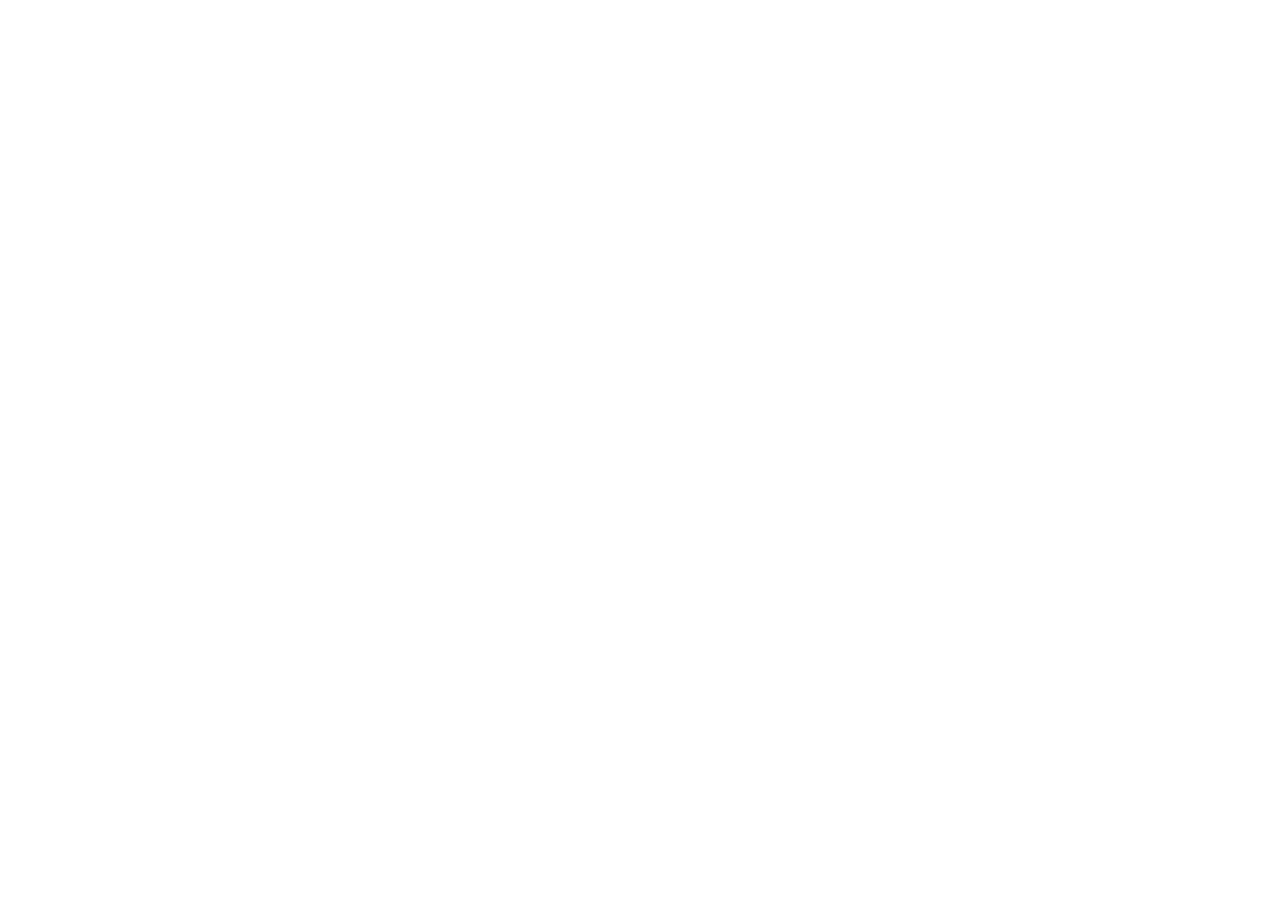
==== index.html @ befe3794 "hamim ar joto tuku ache tar just suru.." ====
<!DOCTYPE html>
<html lang="en">
<head>
    <meta charset="UTF-8">
    <meta name="viewport" content="width=device-width, initial-scale=1.0">
    <title>Asen-Bia-Khai-Catering</title>
</head>
<body>
    <div id="plater">

    </div>

    <div id="gallary">
        
    </div>
</body>
</html>
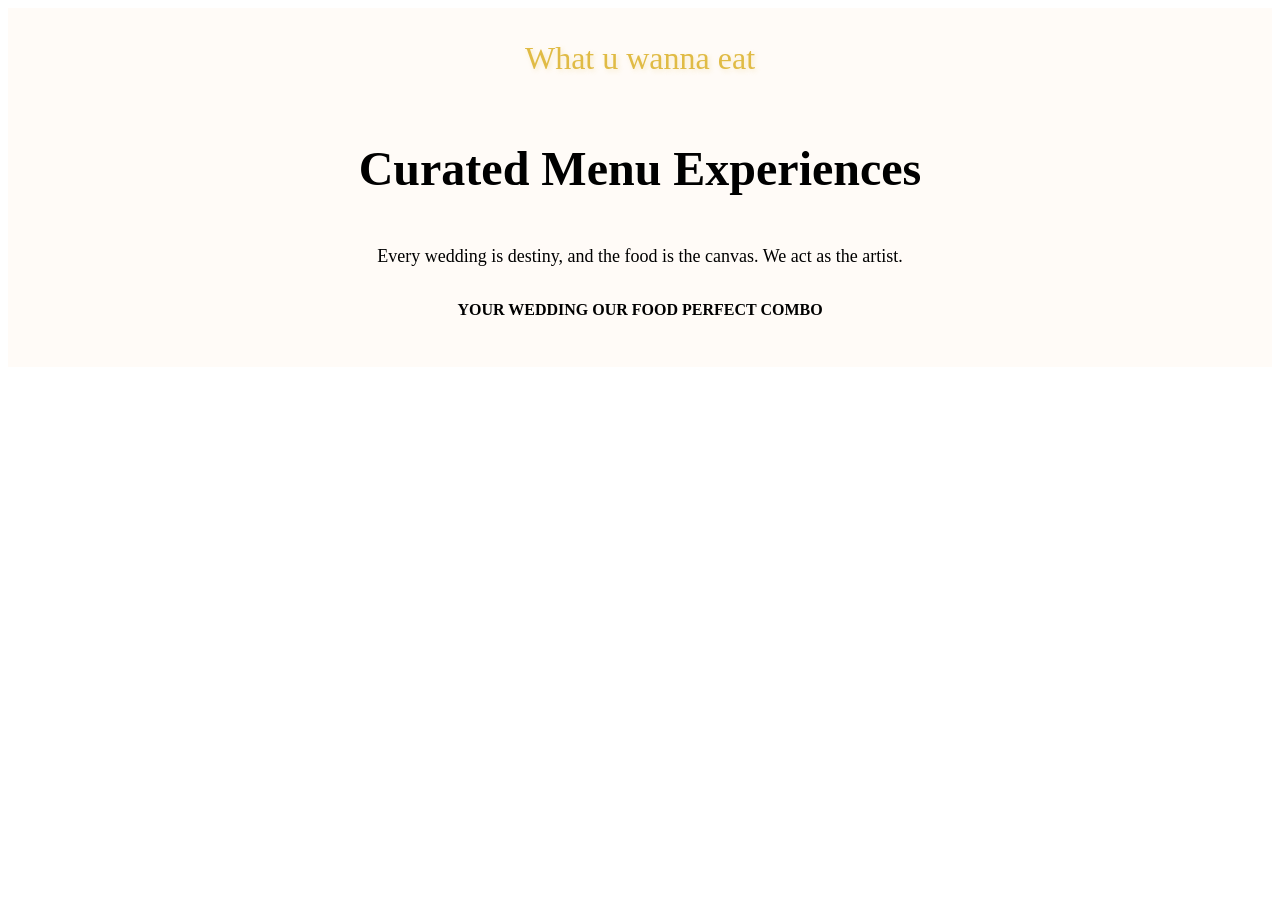
==== commit c5b7680c: "menu ar heading add koreche...." ====
--- a/index.html
+++ b/index.html
@@ -3,11 +3,29 @@
 <head>
     <meta charset="UTF-8">
     <meta name="viewport" content="width=device-width, initial-scale=1.0">
+    <link rel="stylesheet" href="style.css">
     <title>Asen-Bia-Khai-Catering</title>
 </head>
 <body>
-    <div id="plater">
+    <div id="Menu">
+       <div class="head-menu">
+         <p class="orth">
+            What u wanna eat
+        </p>
 
+        <h1 class="main-dig" style="font-size: 3rem;">
+            Curated Menu Experiences
+        </h1>
+
+        <p class="diss" style="font-size: 18px;">
+            Every wedding is  destiny, and the food is the canvas. We act as the artist.
+            <p class="moto" style="font-weight: 900;">YOUR WEDDING OUR FOOD PERFECT COMBO</p>
+        </p>
+       </div>
+
+       <div class="dishes">
+        
+       </div>
     </div>
 
     <div id="gallary">
--- a/style.css
+++ b/style.css
@@ -0,0 +1,20 @@
+#Menu{
+    display: flex;
+    justify-content: center;
+    align-items: center;
+
+    background-color: #FFFBF7;
+}
+
+.head-menu{
+  display: flex;
+  flex-direction: column;
+  align-items: center;
+}
+
+.orth {
+ color: #e0bb45;
+ font-size: 2rem;
+
+text-shadow: 2px 2px 5px #e0bc453f ;
+}
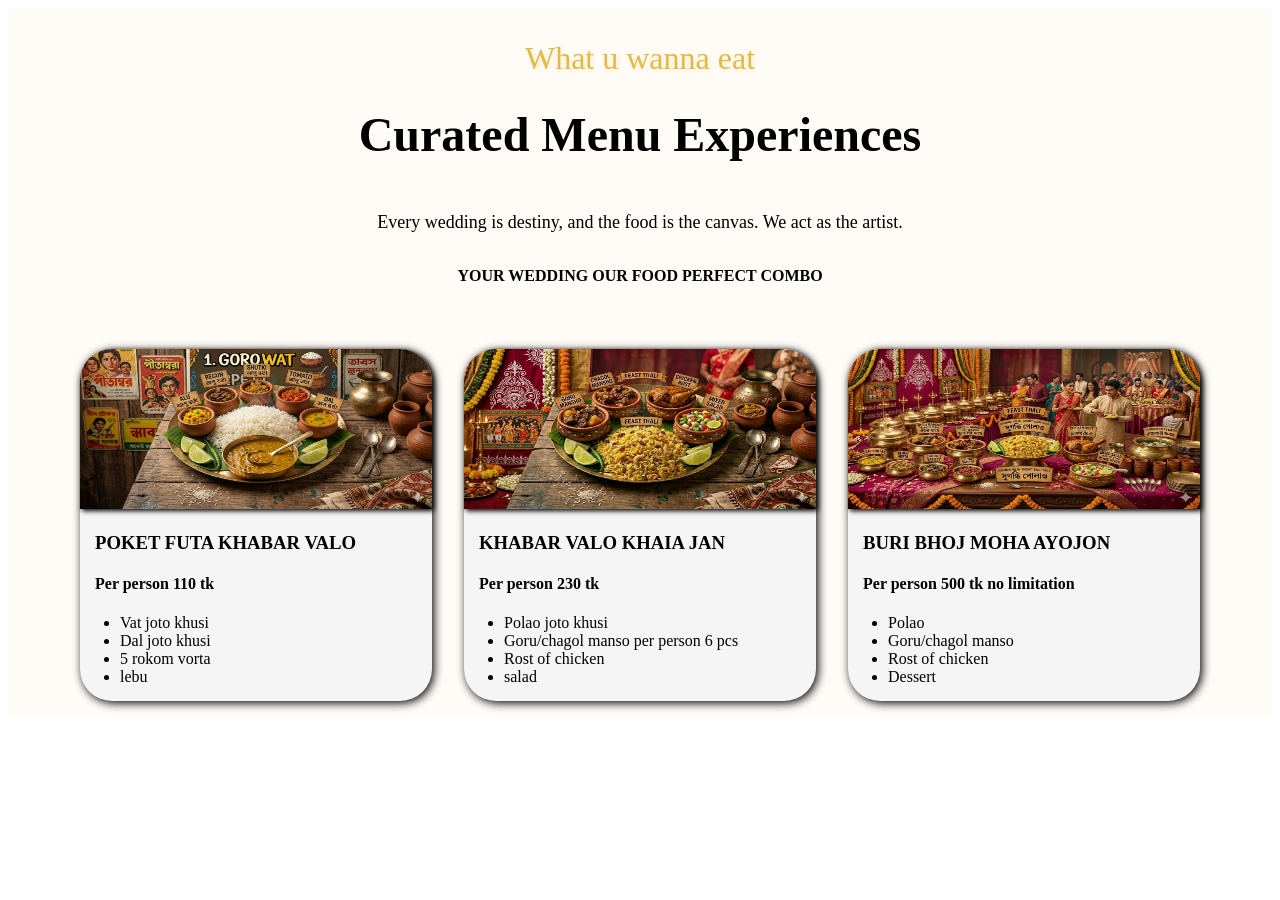
==== commit a27e6866: "tempery menu is done........." ====
--- a/index.html
+++ b/index.html
@@ -13,7 +13,7 @@
             What u wanna eat
         </p>
 
-        <h1 class="main-dig" style="font-size: 3rem;">
+        <h1 class="main-dig" style="font-size: 3rem; margin-top: -2px;">
             Curated Menu Experiences
         </h1>
 
@@ -25,7 +25,43 @@
 
        <div class="dishes">
         
-       </div>
+        <div class="card">
+            <img src="src/Images/Gemini_Generated_Image_o06sbco06sbco06s.png" class="image" alt="dal-vat">
+            <h3 class="dishes-title" style="text-align: start;">POKET FUTA KHABAR VALO</h3>
+            <h4 class="dishes-title">Per person 110 tk</h4>
+            <ul class="list-menu" style="text-align: start;">
+                <li class="menu-st">Vat joto khusi</li>
+                <li class="menu-st">Dal joto khusi</li>
+                <li class="menu-st">5 rokom vorta</li>
+                <li class="menu-st">lebu</li>
+            </ul>
+        </div>
+
+        <div class="card">
+            <img src="src/Images/Gemini_Generated_Image_30qute30qute30qu.png" class="image" alt="dal-vat">
+            <h3 class="dishes-title" style="text-align: start;">KHABAR VALO KHAIA JAN</h3>
+            <h4 class="dishes-title">Per person 230 tk</h4>
+            <ul class="list-menu" style="text-align: start;">
+                <li class="menu-st">Polao joto khusi</li>
+                <li class="menu-st">Goru/chagol manso per person 6 pcs</li>
+                <li class="menu-st">Rost of chicken</li>
+                <li class="menu-st">salad</li>
+            </ul>
+        </div>
+
+        <div class="card">
+            <img src="src/Images/Gemini_Generated_Image_9gp4rc9gp4rc9gp4.png" class="image" alt="dal-vat">
+            <h3 class="dishes-title" style="text-align: start;">BURI BHOJ MOHA AYOJON</h3>
+            <h4 class="dishes-title">Per person 500 tk no limitation</h4>
+            <ul class="list-menu" style="text-align: start;">
+                <li class="menu-st">Polao</li>
+                <li class="menu-st">Goru/chagol manso</li>
+                <li class="menu-st">Rost of chicken</li>
+                <li class="menu-st">Dessert</li>
+            </ul>
+        </div>
+       
+        </div>
     </div>
 
     <div id="gallary">
--- a/style.css
+++ b/style.css
@@ -1,6 +1,6 @@
 #Menu{
     display: flex;
-    justify-content: center;
+    flex-direction: column;
     align-items: center;
 
     background-color: #FFFBF7;
@@ -17,4 +17,49 @@
  font-size: 2rem;
 
 text-shadow: 2px 2px 5px #e0bc453f ;
-}+}
+
+.card{
+  width: 22rem;
+  height: 22rem;
+  border-radius: 2rem;
+  background-color: whitesmoke;
+  box-shadow: 2px 2px 10px ;
+  cursor: pointer;
+}
+
+.dishes:has(.card:hover) .card:not(:hover) {
+  filter: blur(6px);
+  transform: scale(0.92);
+  transition: all 0.5s cubic-bezier(0.25, 0.46, 0.45, 0.94);
+}
+
+.card:hover {
+  transform: scale(1.08);
+  filter: blur(0);
+  box-shadow: 8px 8px 25px rgba(0, 0, 0, 0.15);
+  z-index: 10;
+  position: relative;
+  transition: all 0.5s cubic-bezier(0.2, 0.9, 0.4, 1.1);
+}
+
+.image{
+  width: 22rem;
+  height: 10rem;
+  border-radius: 2rem 2rem 0px 0px;
+
+  box-shadow:2px 2px 5px ;
+}
+
+.dishes-title{
+  padding: 0px 15px;
+}
+
+.dishes{
+  display: flex;
+  justify-content: center;
+  gap: 2rem;
+  flex-wrap: wrap;
+
+  padding: 1rem;
+}
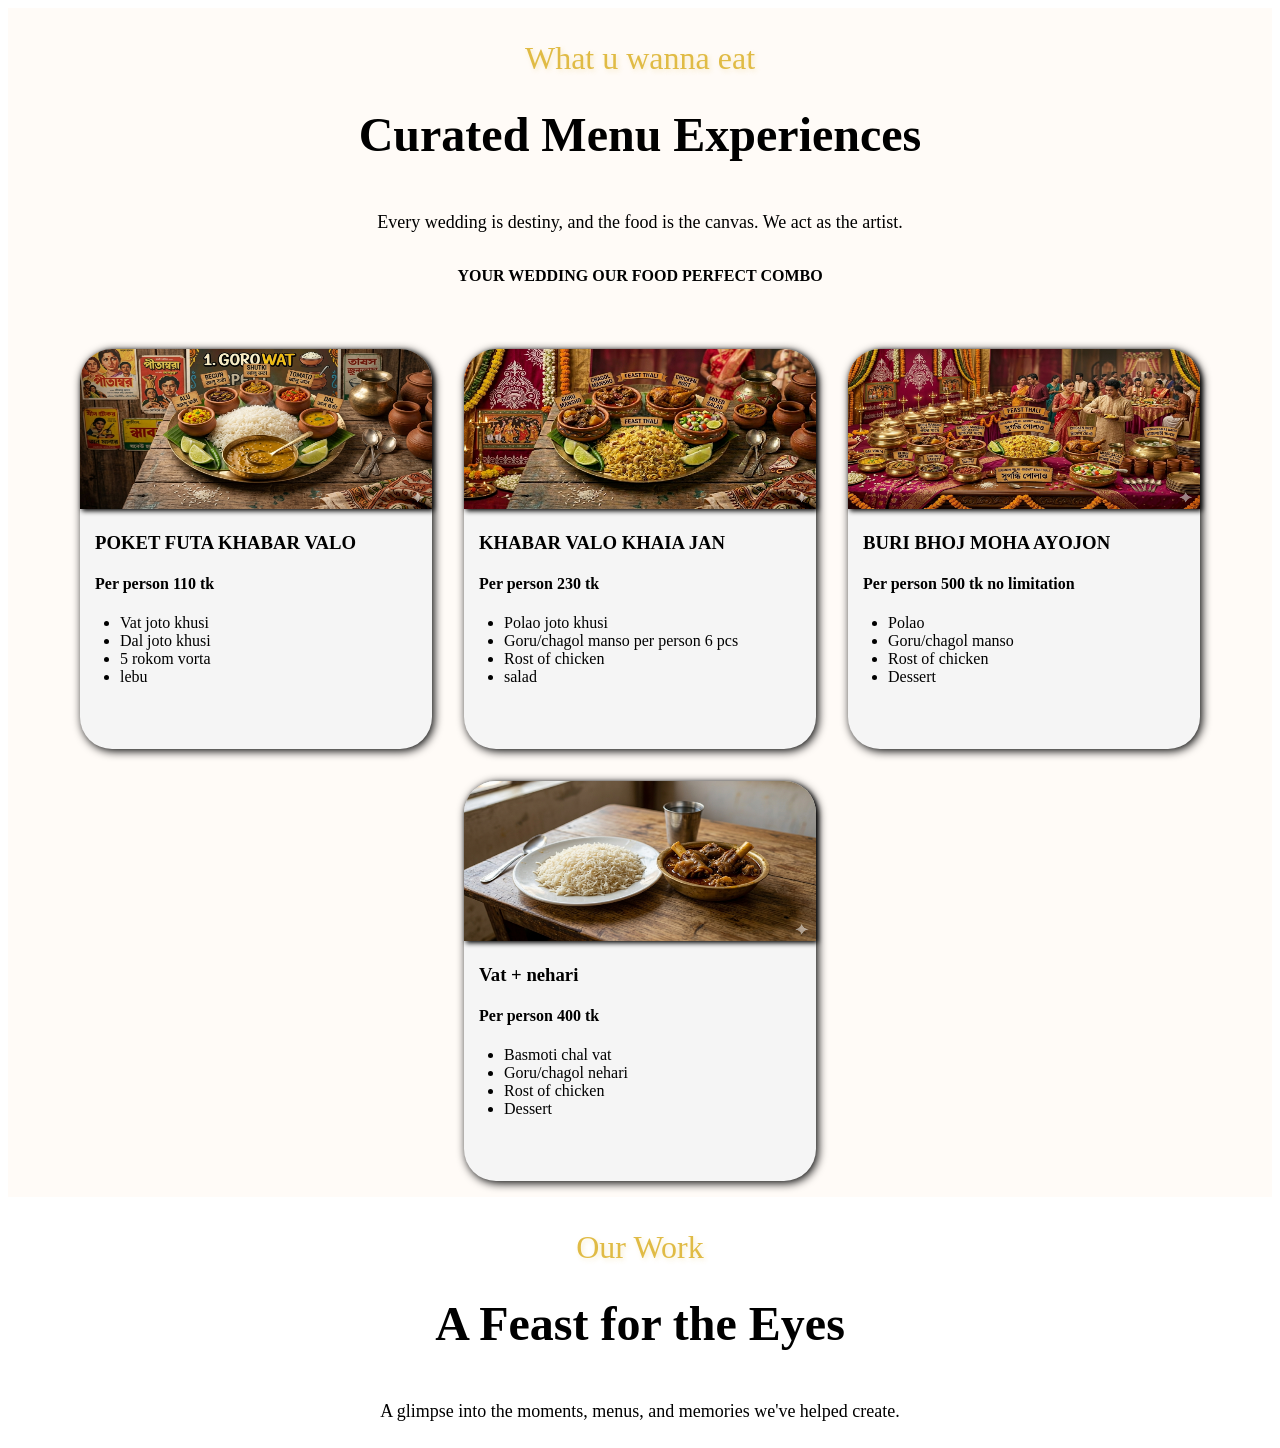
==== commit ea7ef2ee: "menu almost done.... and started gallary........." ====
--- a/index.html
+++ b/index.html
@@ -25,7 +25,7 @@
 
        <div class="dishes">
         
-        <div class="card">
+        <div class="card" onclick="click1()">
             <img src="src/Images/Gemini_Generated_Image_o06sbco06sbco06s.png" class="image" alt="dal-vat">
             <h3 class="dishes-title" style="text-align: start;">POKET FUTA KHABAR VALO</h3>
             <h4 class="dishes-title">Per person 110 tk</h4>
@@ -60,11 +60,40 @@
                 <li class="menu-st">Dessert</li>
             </ul>
         </div>
+
+        <div class="card">
+            <img src="src/Images/Gemini_Generated_Image_4jetcd4jetcd4jet.png" class="image" alt="dal-vat">
+            <h3 class="dishes-title" style="text-align: start;">Vat + nehari</h3>
+            <h4 class="dishes-title">Per person 400 tk</h4>
+            <ul class="list-menu" style="text-align: start;">
+                <li class="menu-st">Basmoti chal vat</li>
+                <li class="menu-st">Goru/chagol nehari</li>
+                <li class="menu-st">Rost of chicken</li>
+                <li class="menu-st">Dessert</li>
+            </ul>
+        </div>
        
         </div>
     </div>
 
     <div id="gallary">
+         <div class="head-menu">
+         <p class="orth">
+           Our Work
+        </p>
+
+        <h1 class="main-dig" style="font-size: 3rem; margin-top: -2px;">
+            A Feast for the Eyes
+        </h1>
+
+        <p class="diss" style="font-size: 18px;">
+            A glimpse into the moments, menus, and memories we've helped create.
+        </p>
+       </div>
+
+       <div class="imgss">
+        
+       </div>
         
     </div>
 </body>
--- a/style.css
+++ b/style.css
@@ -21,7 +21,7 @@
 
 .card{
   width: 22rem;
-  height: 22rem;
+  height: 25rem;
   border-radius: 2rem;
   background-color: whitesmoke;
   box-shadow: 2px 2px 10px ;
@@ -29,7 +29,7 @@
 }
 
 .dishes:has(.card:hover) .card:not(:hover) {
-  filter: blur(6px);
+  filter: blur(1px);
   transform: scale(0.92);
   transition: all 0.5s cubic-bezier(0.25, 0.46, 0.45, 0.94);
 }
@@ -63,3 +63,7 @@
 
   padding: 1rem;
 }
+
+.people{
+  width: 6.7rem;
+}
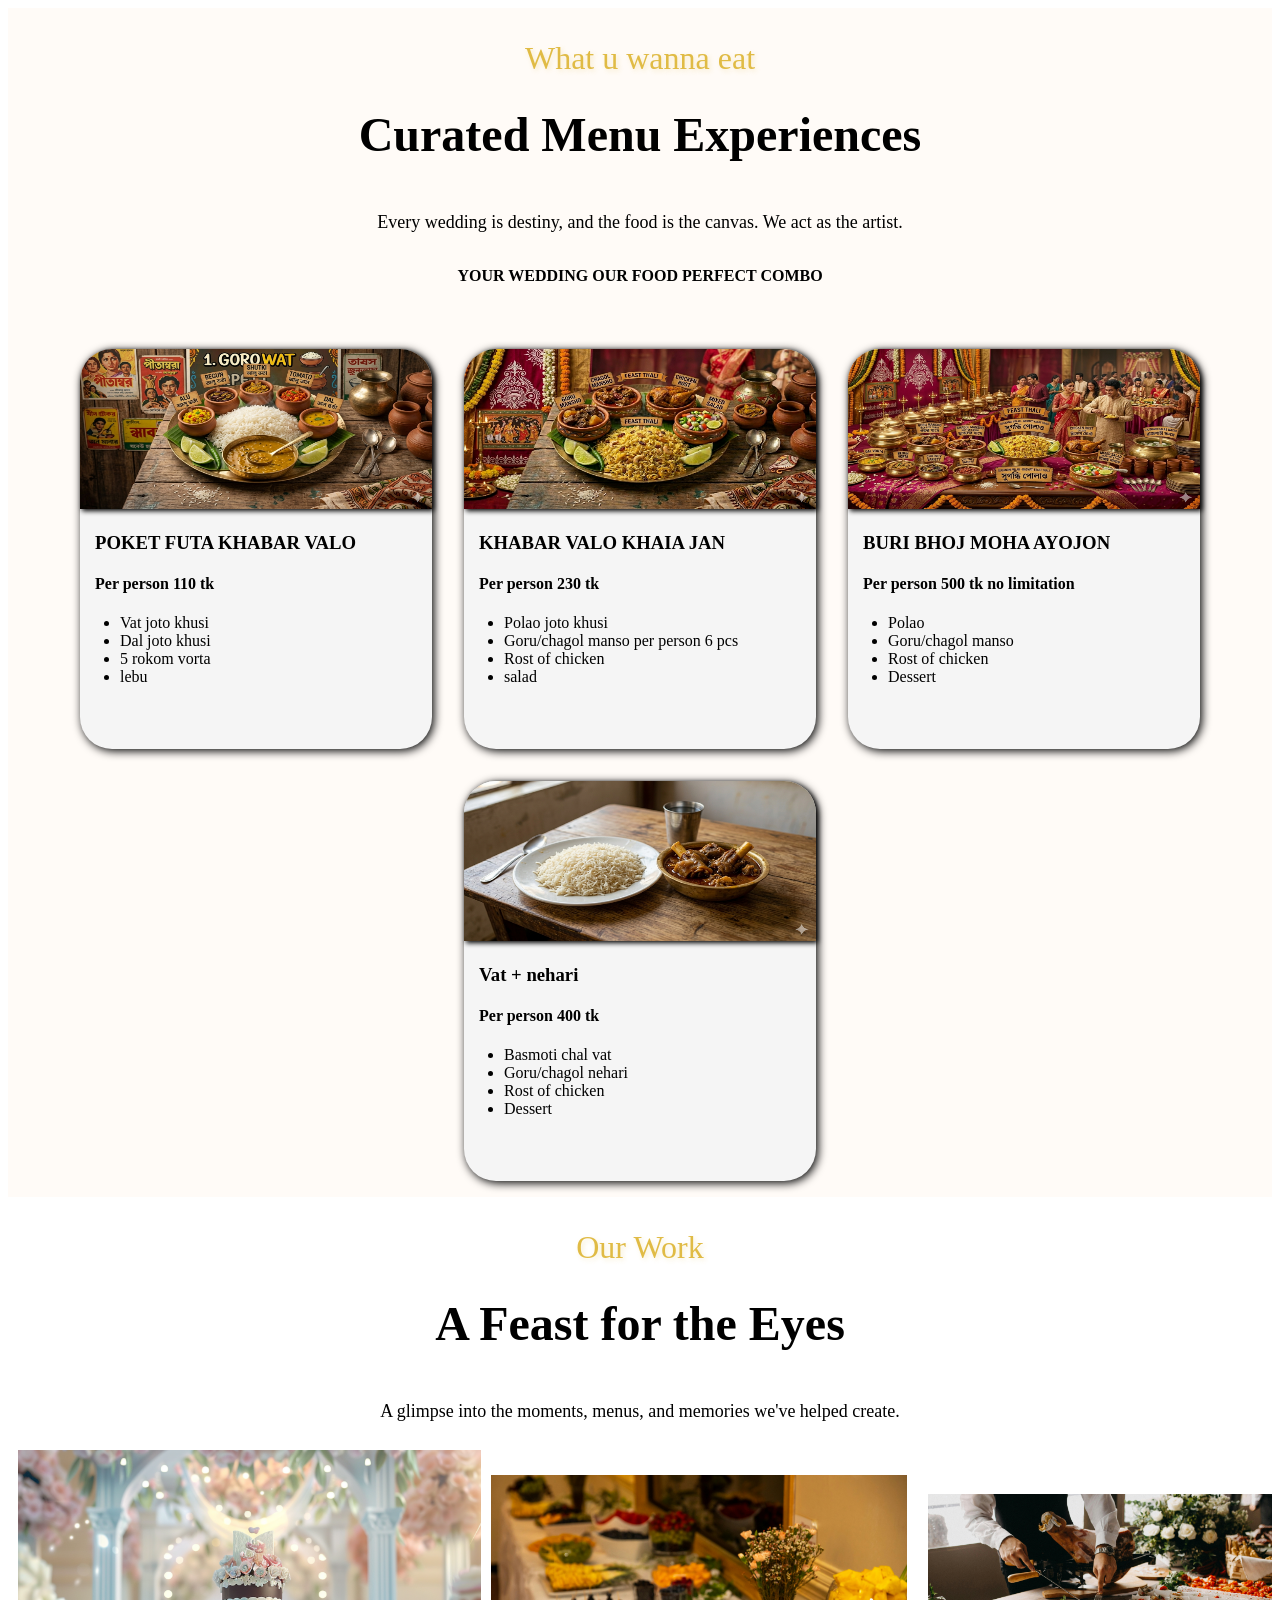
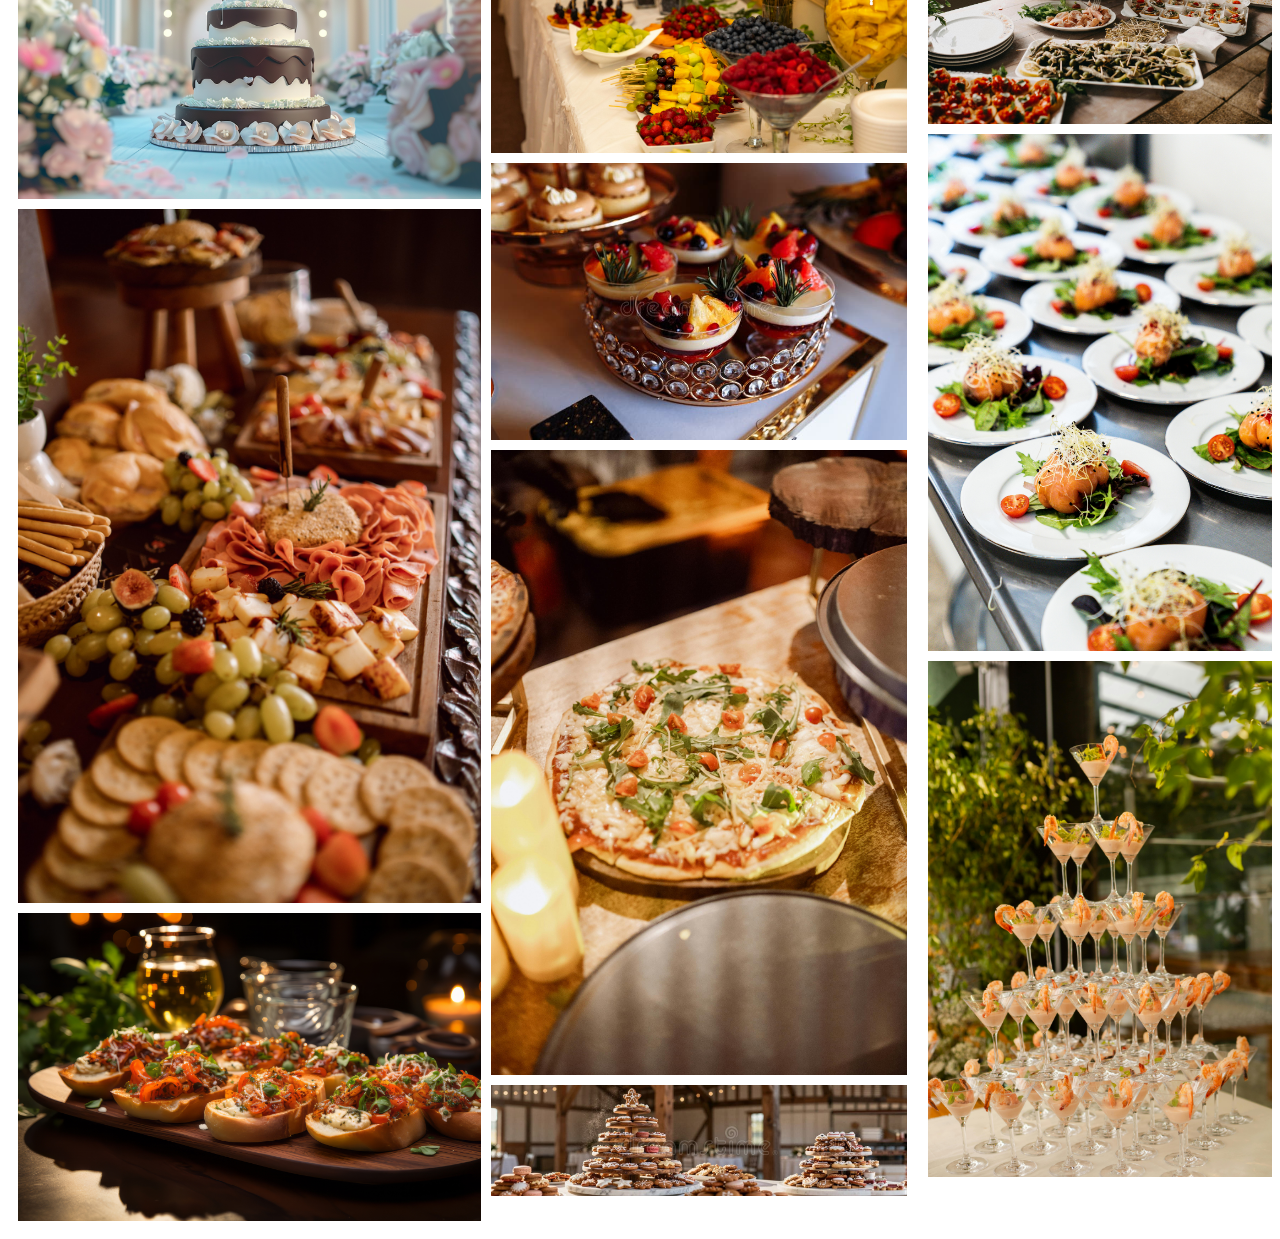
==== commit bbb9480d: "gallary done temperary with 12-14 images" ====
--- a/index.html
+++ b/index.html
@@ -92,7 +92,30 @@
        </div>
 
        <div class="imgss">
-        
+            <div class="collumn">
+                <img src="src/Images/gallary/3d-delicious-cartoon-chocolate-cake.jpg" alt="" class="image-class">
+                  <img src="src/Images/gallary/pexels-angel-ayala-321556-28976235.jpg" alt="" class="image-class">
+                <img src="src/Images/gallary/delicious-christmas-finger-food-arrangement.jpg" alt="" class="image-class">
+              
+            </div>
+            <div class="collumn">
+                <img src="src/Images/gallary/pexels-alex-kad-196942-11745615.jpg" alt="" class="image-class">
+                <img src="src/Images/gallary/luxury-wedding-catering-table-modern-desserts-cupcakes-sweets-fruits-delicious-candy-bar-expensive-reception-party-holiday-229927899.jpg" alt="" class="image-class">
+                <img src="src/Images/gallary/pexels-angel-ayala-321556-30562610.jpg" alt="" class="image-class">
+                <img src="src/Images/gallary/stacked-macaron-towers-powdered-sugar-rustic-wedding-dessert-table-farmhouse-reception-centerpiece-event-catering-444879663.jpg" alt="" class="image-class">
+
+            </div>
+
+            <div class="collumn">
+                <img src="src/Images/gallary/download (1).jpg" alt="" class="image-class">
+                <img src="src/Images/gallary/download (2).jpg" alt="" class="image-class">
+            </div>
+
+            <div class="collumn">
+                <img src="src/Images/gallary/pexels-fidel-2814828.jpg" alt="" class="image-class">
+                <img src="src/Images/gallary/pexels-fotograf-jylland-1557004-2995274.jpg" alt="" class="image-class">
+                <img src="src/Images/gallary/pexels-thisisjooh-34221549.jpg" alt="" class="image-class">
+            </div>
        </div>
         
     </div>
--- a/style.css
+++ b/style.css
@@ -66,4 +66,38 @@
 
 .people{
   width: 6.7rem;
+}
+
+.image-class{
+  width: 100%;
+  height: auto;
+  display: block;
+  padding: 5px;
+  transition: transform 0.6s cubic-bezier(0.25, 0.46, 0.45, 0.94);
+  overflow: hidden;
+}
+
+.imgss{
+  display: flex;
+  overflow: hidden;
+  align-items: center;
+}
+
+.collumn{
+  display: flex;
+  flex-direction: column;
+  padding: 5px;
+  overflow: hidden;
+}
+
+.image-class:hover{
+  transform: scale(1.2);
+}
+
+@media only screen and (max-width:770px){
+  .imgss{
+    display: flex;
+    flex-direction: column;
+    overflow: hidden;
+  }
 }
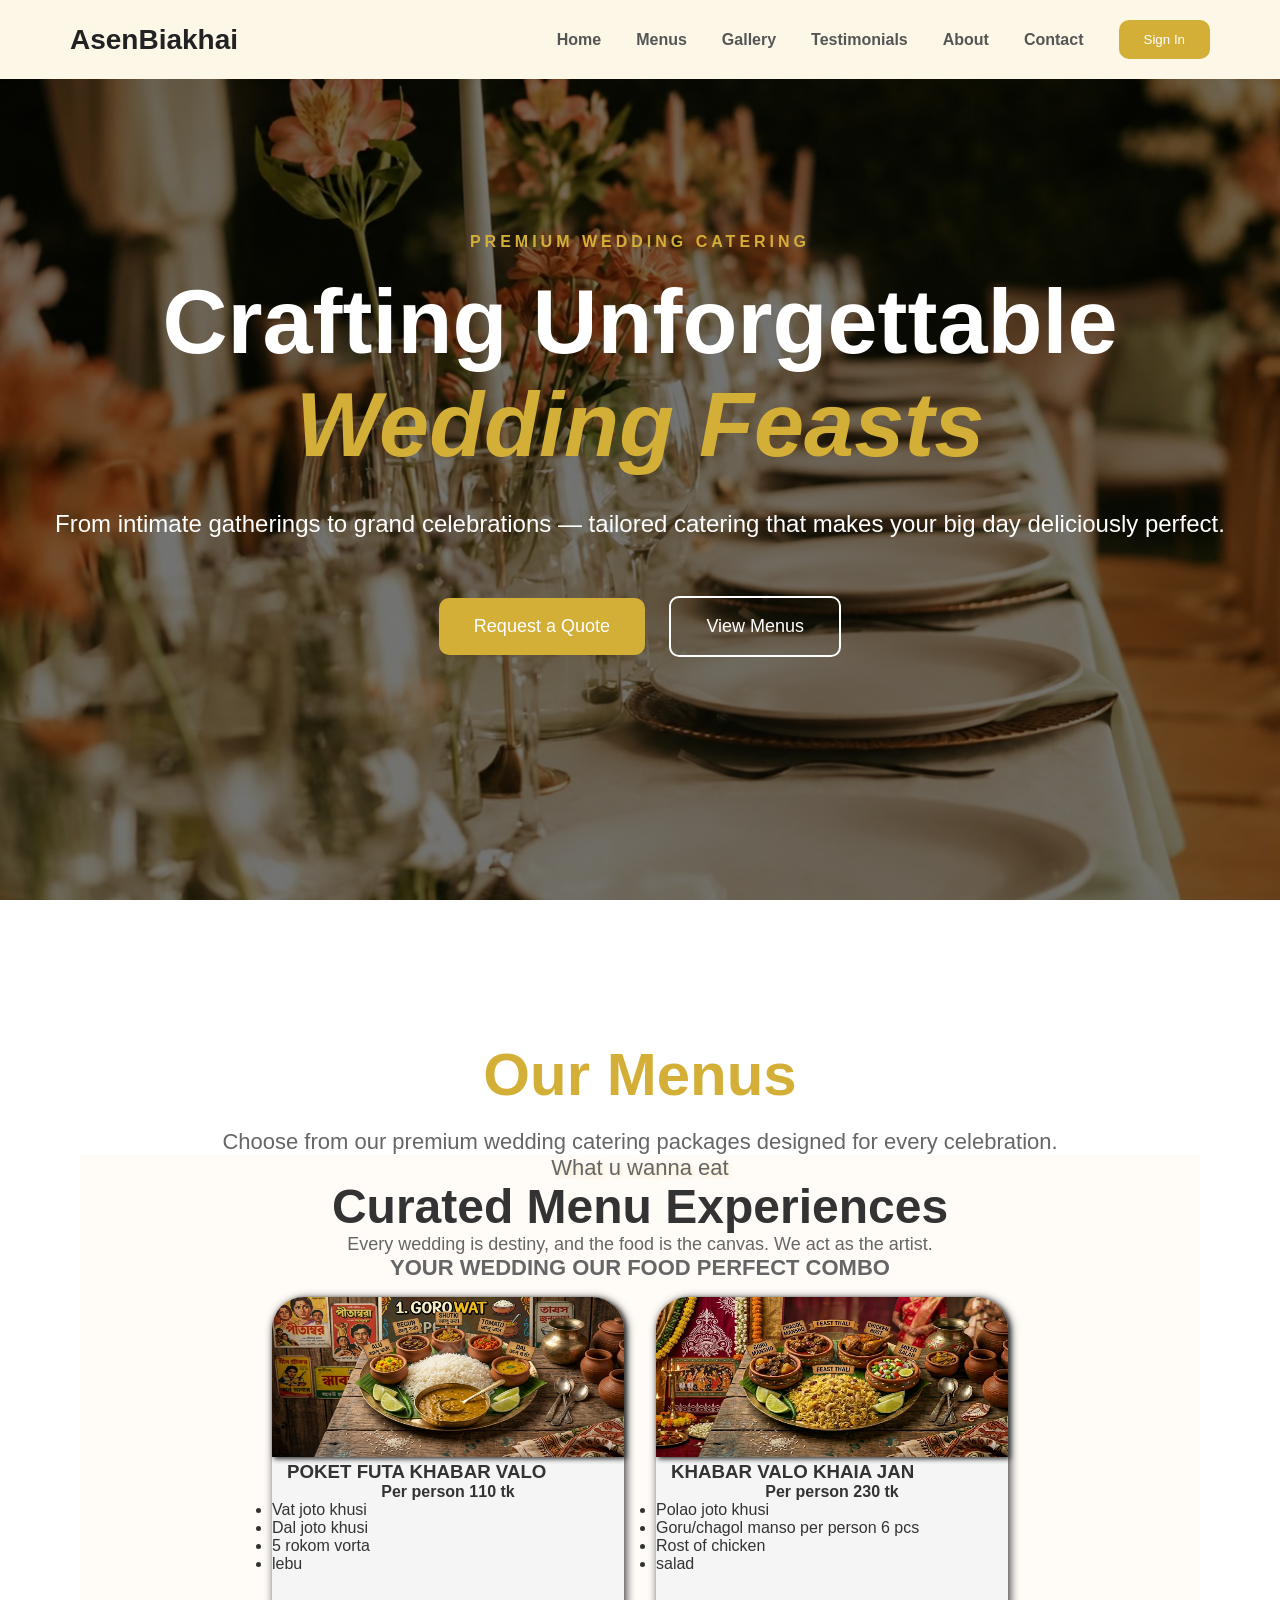
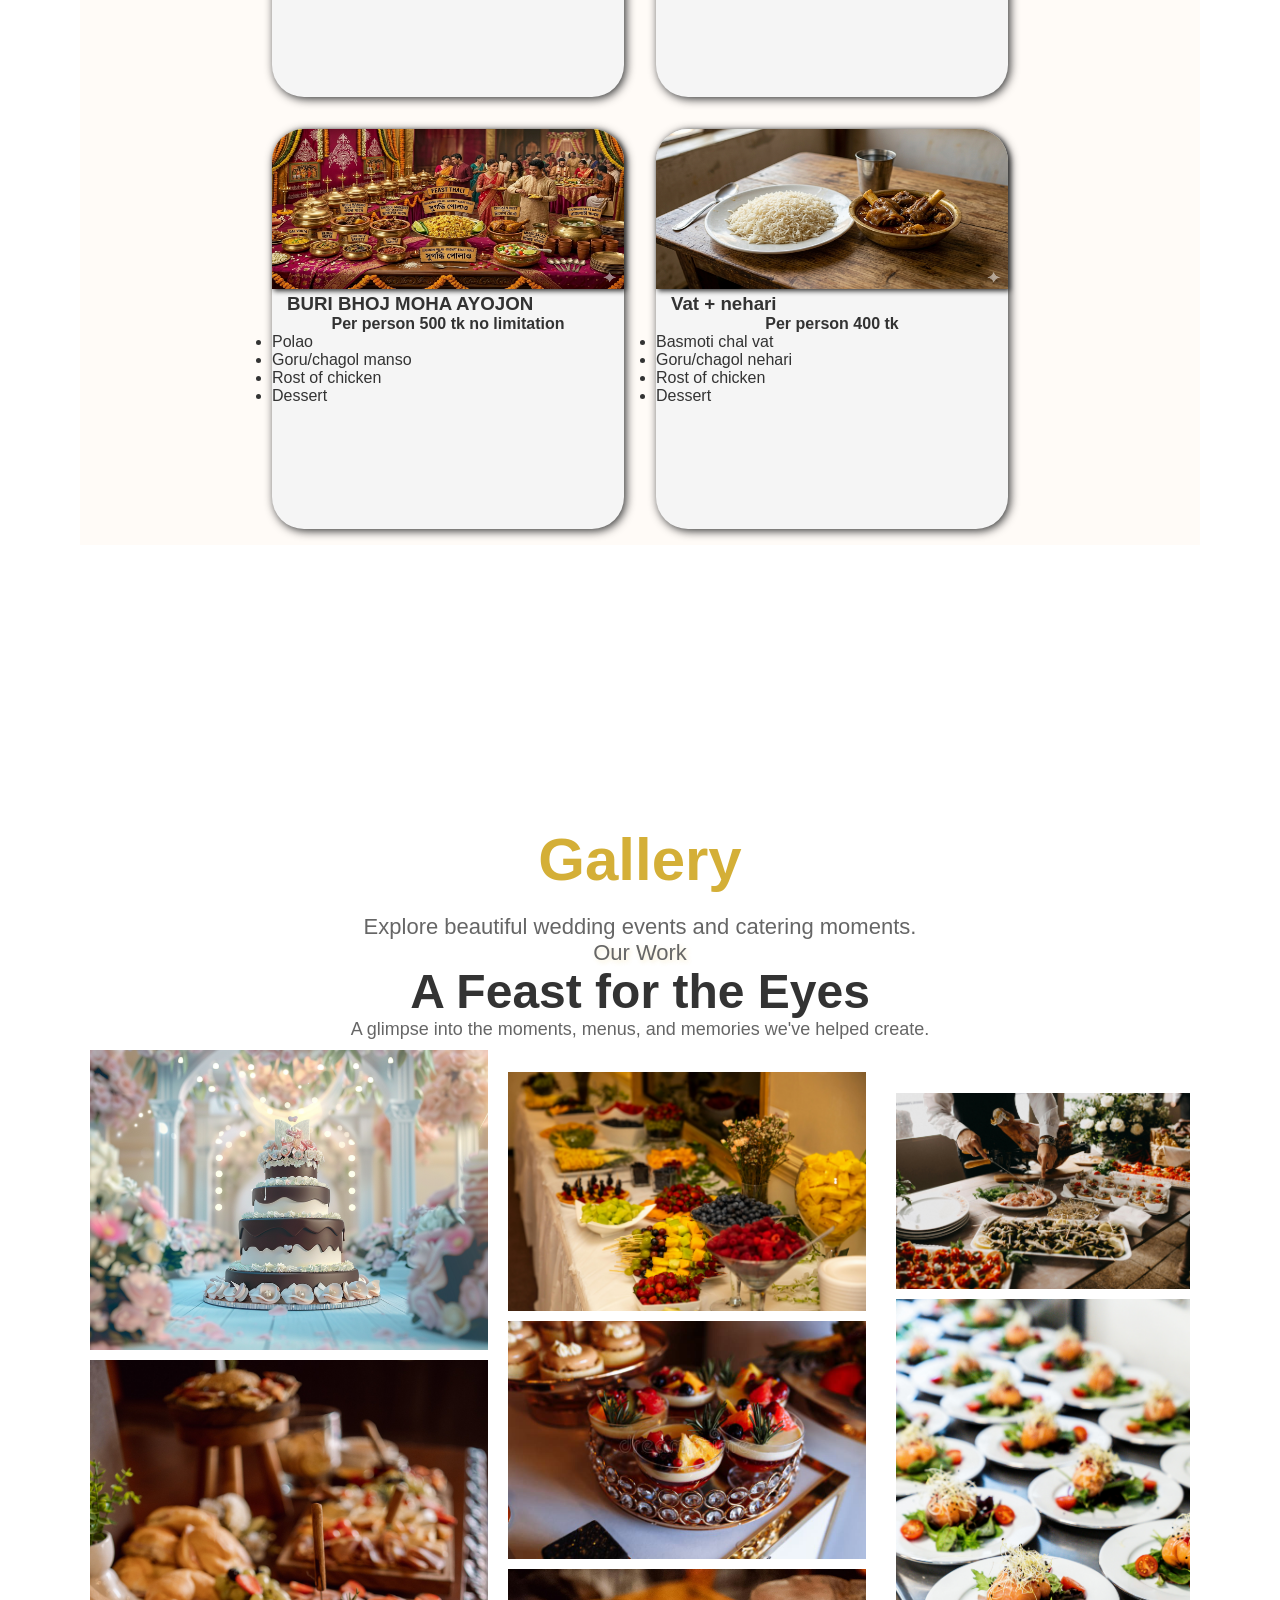
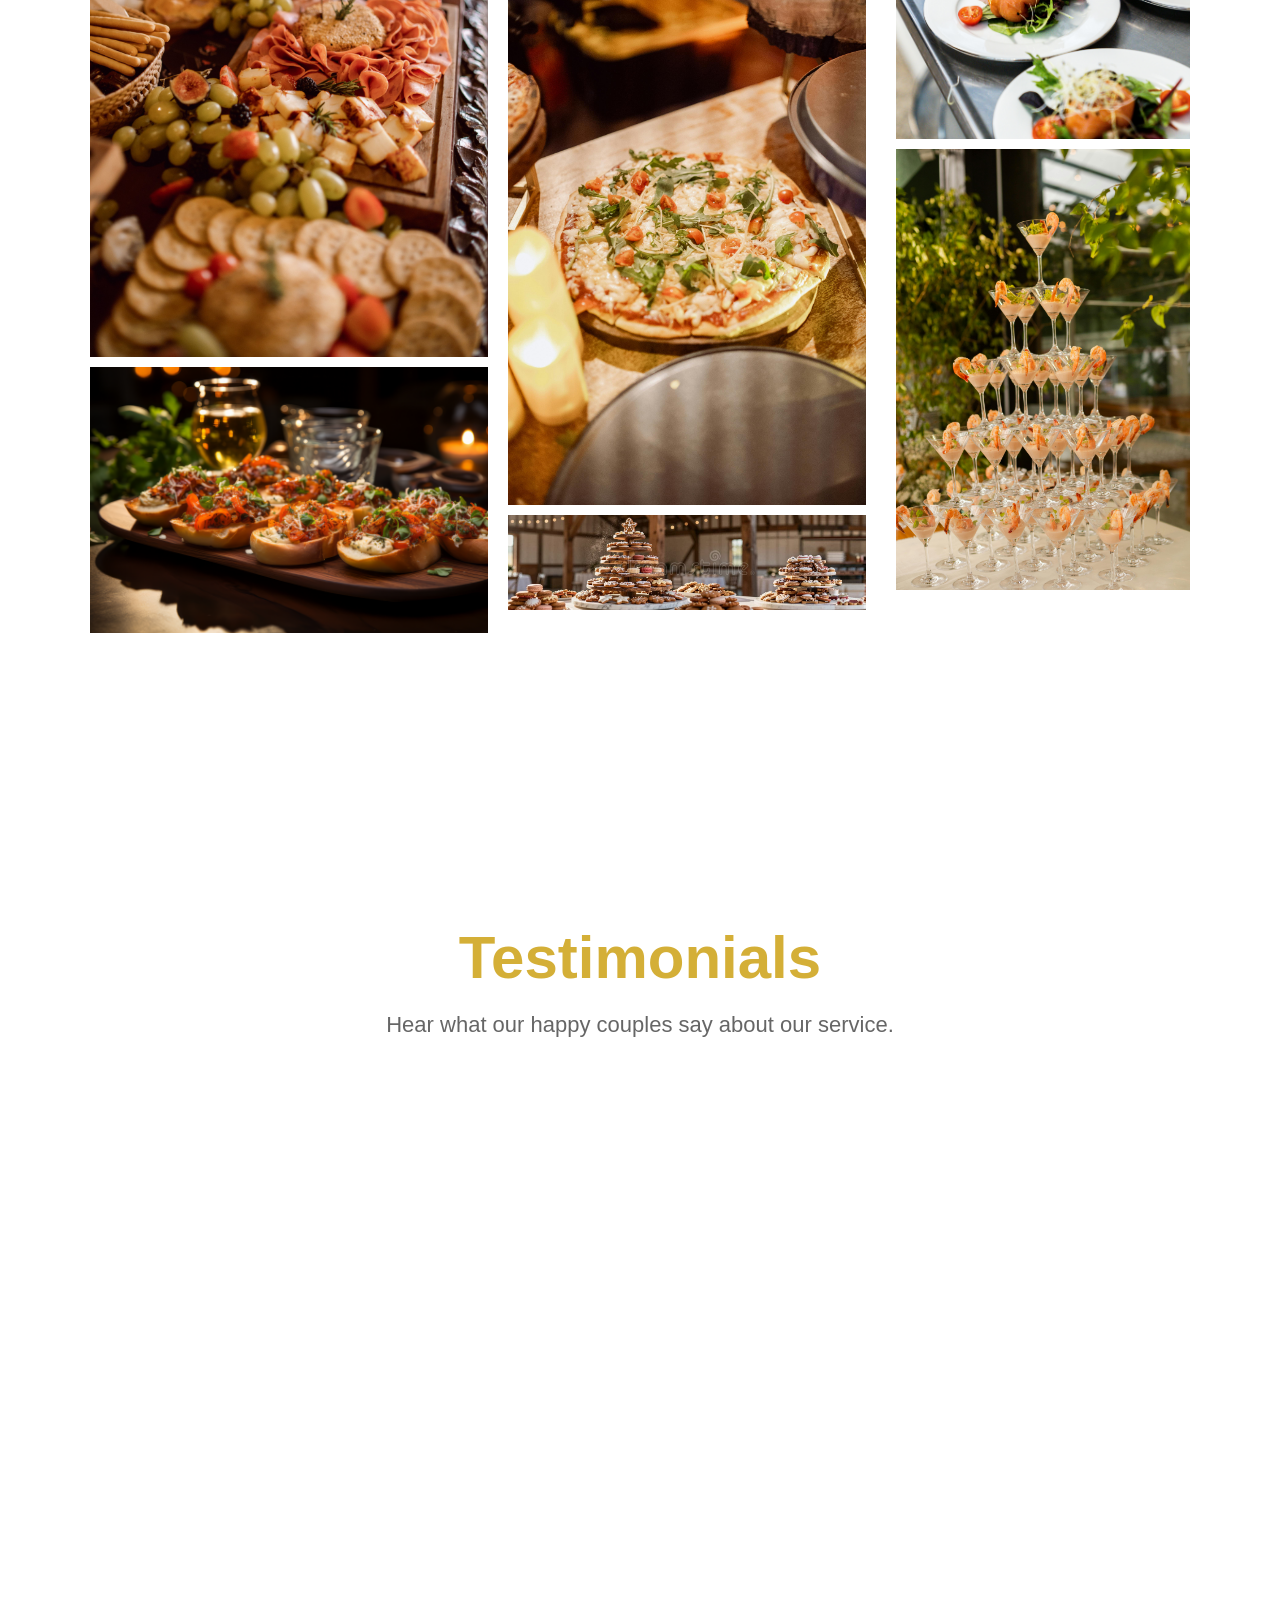
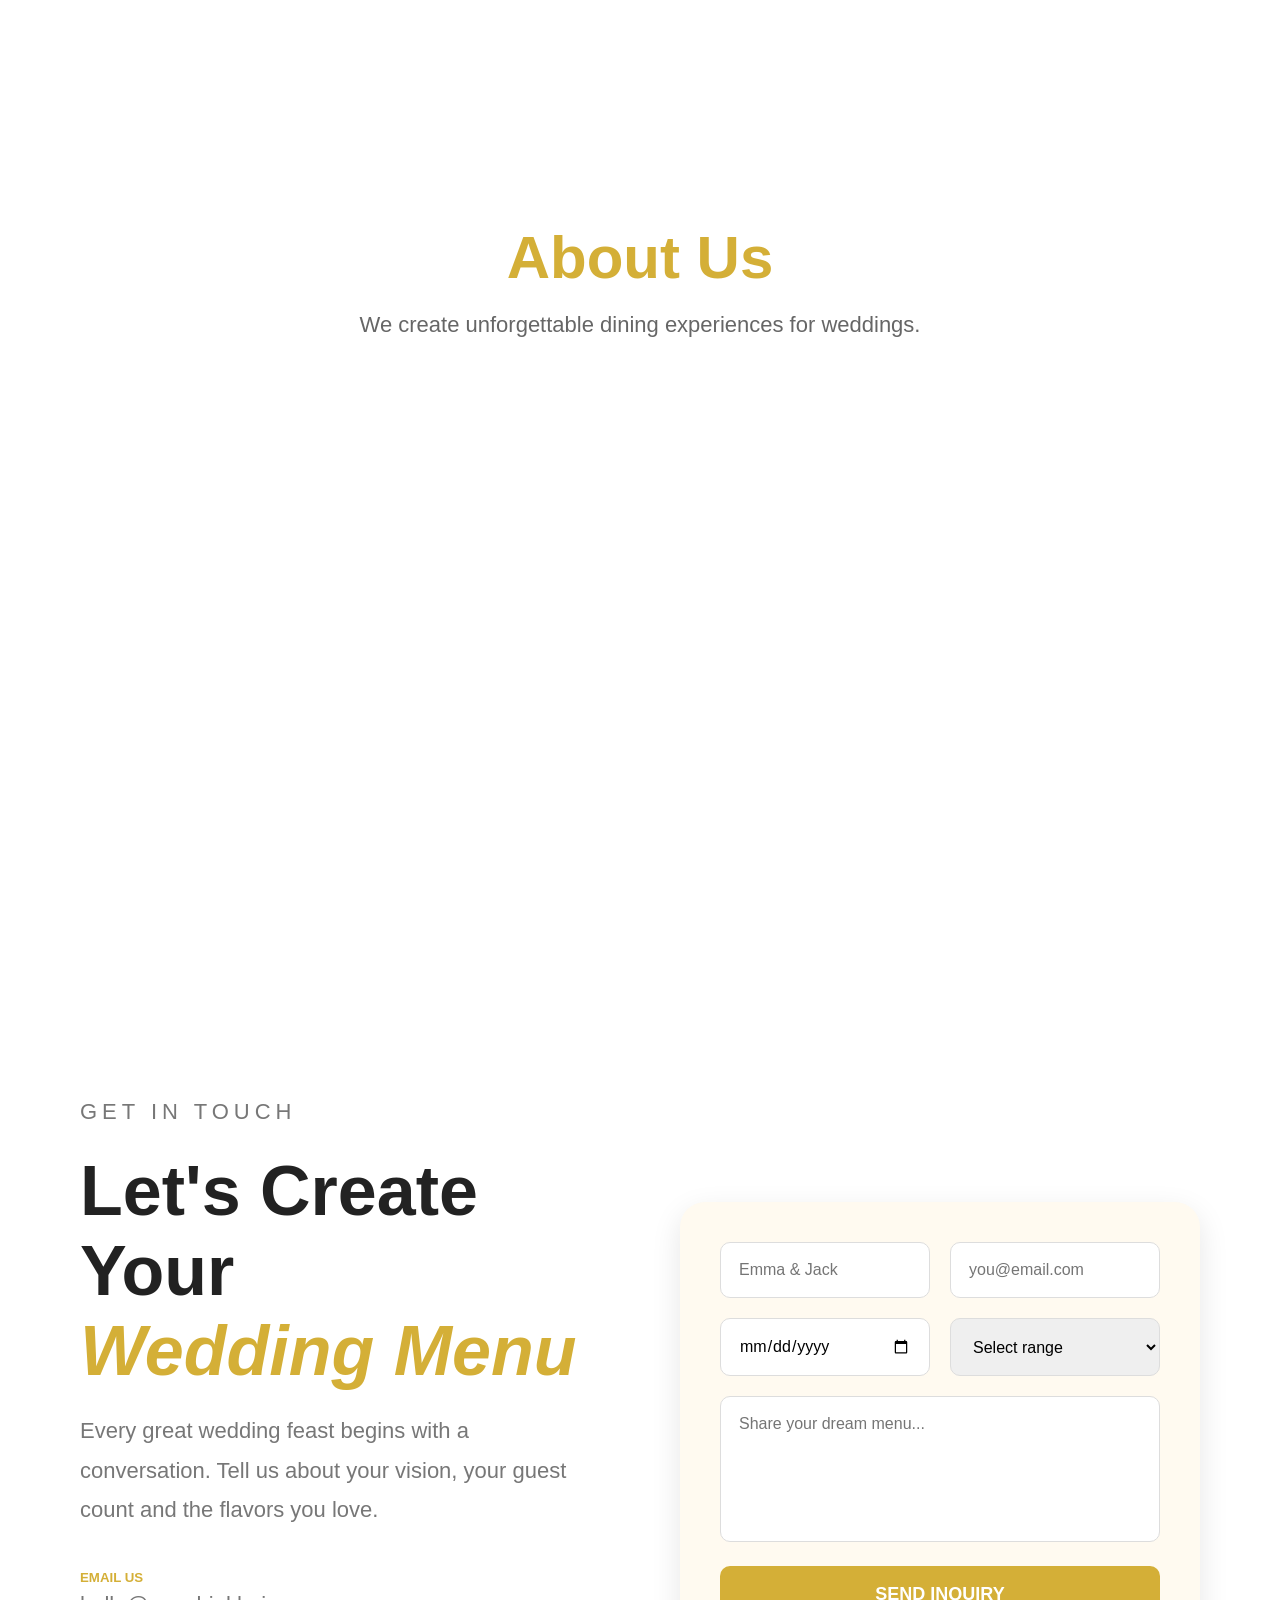
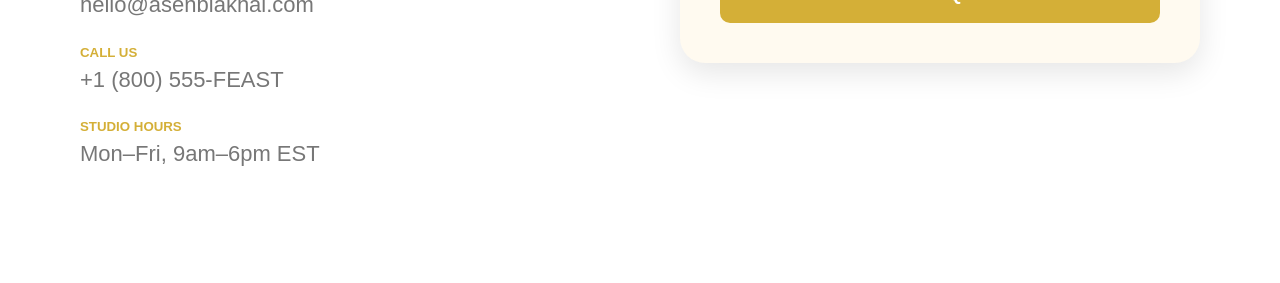
==== commit d2c401e8: "navigation, hamim and eva part complete" ====
--- a/index.html
+++ b/index.html
@@ -7,6 +7,60 @@
     <title>Asen-Bia-Khai-Catering</title>
 </head>
 <body>
+    <!-- eva -->
+<header>
+
+    <div class="logo">
+        AsenBiakhai
+    </div>
+
+    <nav>
+        <a href="#home">Home</a>
+        <a href="#menus">Menus</a>
+        <a href="#gallery">Gallery</a>
+        <a href="#testimonials">Testimonials</a>
+        <a href="#about">About</a>
+        <a href="#contact">Contact</a>
+
+        <button class="signin">Sign In</button>
+    </nav>
+
+</header>
+
+<section id="home" class="hero">
+
+    <div class="content">
+
+        <h4>PREMIUM WEDDING CATERING</h4>
+
+        <h1>
+            Crafting Unforgettable
+            <span>Wedding Feasts</span>
+        </h1>
+
+        <p>
+            From intimate gatherings to grand celebrations —
+            tailored catering that makes your big day deliciously perfect.
+        </p>
+
+        <div class="buttons">
+            <button class="quote">Request a Quote</button>
+            <button class="menu-btn">View Menus</button>
+        </div>
+
+    </div>
+
+</section>
+<!-- hamim -->
+<section id="menus" class="section">
+
+    <h2>Our Menus</h2>
+
+    <p>
+        Choose from our premium wedding catering packages designed
+        for every celebration.
+    </p>
+
     <div id="Menu">
        <div class="head-menu">
          <p class="orth">
@@ -76,6 +130,15 @@
         </div>
     </div>
 
+</section>
+<!-- hamim -->
+<section id="gallery" class="section">
+
+    <h2>Gallery</h2>
+
+    <p>
+        Explore beautiful wedding events and catering moments.
+    </p>
     <div id="gallary">
          <div class="head-menu">
          <p class="orth">
@@ -119,5 +182,95 @@
        </div>
         
     </div>
+
+</section>
+<!-- limon -->
+<section id="testimonials" class="section">
+
+    <h2>Testimonials</h2>
+
+    <p>
+        Hear what our happy couples say about our service.
+    </p>
+
+</section>
+<!-- limon -->
+<section id="about" class="section">
+
+    <h2>About Us</h2>
+
+    <p>
+        We create unforgettable dining experiences for weddings.
+    </p>
+
+</section>
+<!-- eva -->
+<section id="contact" class="contact">
+
+    <div class="left">
+
+        <p class="small">GET IN TOUCH</p>
+
+        <h1>
+            Let's Create Your
+            <span>Wedding Menu</span>
+        </h1>
+
+        <p>
+            Every great wedding feast begins with a conversation.
+            Tell us about your vision, your guest count and the flavors you love.
+        </p>
+
+        <div class="info">
+
+            <h5>EMAIL US</h5>
+            <p>hello@asenbiakhai.com</p>
+
+            <h5>CALL US</h5>
+            <p>+1 (800) 555-FEAST</p>
+
+            <h5>STUDIO HOURS</h5>
+            <p>Mon–Fri, 9am–6pm EST</p>
+
+        </div>
+
+    </div>
+
+    <div class="right">
+
+        <form>
+
+            <div class="row">
+
+                <input type="text" placeholder="Emma & Jack">
+
+                <input type="email" placeholder="you@email.com">
+
+            </div>
+
+            <div class="row">
+
+                <input type="date">
+
+                <select>
+                    <option>Select range</option>
+                    <option>50-100</option>
+                    <option>100-200</option>
+                    <option>200+</option>
+                </select>
+
+            </div>
+
+            <textarea rows="6" placeholder="Share your dream menu..."></textarea>
+
+            <button type="submit">
+                SEND INQUIRY
+            </button>
+
+        </form>
+
+    </div>
+
+</section>
 </body>
 </html>
--- a/style.css
+++ b/style.css
@@ -91,7 +91,7 @@
 }
 
 .image-class:hover{
-  transform: scale(1.2);
+  transform: scale(1.08);
 }
 
 @media only screen and (max-width:770px){
@@ -100,4 +100,270 @@
     flex-direction: column;
     overflow: hidden;
   }
-}+}
+
+
+*{
+    margin:0;
+    padding:0;
+    box-sizing:border-box;
+    font-family:Arial, sans-serif;
+}
+
+html{
+    scroll-behavior:smooth;
+}
+
+body{
+    background:#ffffff;
+    color:#333;
+}
+
+/* HEADER */
+
+header{
+    position:fixed;
+    top:0;
+    left:0;
+    width:100%;
+    background:#fdf7e8;
+    display:flex;
+    justify-content:space-between;
+    align-items:center;
+    padding:20px 70px;
+    z-index:1000;
+}
+
+.logo{
+    font-size:28px;
+    font-weight:bold;
+    color:#222;
+}
+
+nav{
+    display:flex;
+    align-items:center;
+    gap:35px;
+}
+
+nav a{
+    text-decoration:none;
+    color:#555;
+    font-weight:600;
+}
+
+.signin{
+    background:#d4af37;
+    color:white;
+    border:none;
+    padding:12px 25px;
+    border-radius:10px;
+    cursor:pointer;
+}
+
+/* HERO */
+
+.hero{
+    height:100vh;
+
+    background:
+    linear-gradient(rgba(0,0,0,.55),
+    rgba(0,0,0,.55)),
+    url("src/Images/hero/WhatsApp\ Image\ 2026-06-25\ at\ 11.05.59\ PM.jpeg");
+
+    background-size:cover;
+    background-position:center;
+
+    display:flex;
+    justify-content:center;
+    align-items:center;
+    text-align:center;
+}
+
+.content{
+    width:100%;
+    color:white;
+}
+
+.content h4{
+    color:#d4af37;
+    letter-spacing:4px;
+    margin-bottom:20px;
+}
+
+.content h1{
+    font-size:90px;
+}
+
+.content span{
+    display:block;
+    color:#d4af37;
+    font-style:italic;
+}
+
+.content p{
+    margin-top:25px;
+    font-size:24px;
+    line-height:1.8;
+}
+
+.buttons{
+    margin-top:40px;
+}
+
+.quote,
+.menu-btn{
+    padding:18px 35px;
+    border-radius:10px;
+    font-size:18px;
+    margin:10px;
+}
+
+.quote{
+    background:#d4af37;
+    border:none;
+    color:white;
+}
+
+.menu-btn{
+    background:transparent;
+    border:2px solid white;
+    color:white;
+}
+
+/* NORMAL SECTIONS */
+
+.section{
+    min-height:100vh;
+    padding:140px 80px;
+    text-align:center;
+}
+
+.section h2{
+    font-size:60px;
+    color:#d4af37;
+    margin-bottom:20px;
+}
+
+.section p{
+    font-size:22px;
+    color:#666;
+}
+
+/* CONTACT */
+
+.contact{
+    min-height:100vh;
+    padding:100px 80px;
+    display:grid;
+    grid-template-columns:1fr 1fr;
+    gap:80px;
+    align-items:center;
+}
+
+.small{
+    color:#d4af37;
+    letter-spacing:5px;
+}
+
+.left h1{
+    font-size:70px;
+    color:#222;
+    margin:20px 0;
+}
+
+.left span{
+    display:block;
+    color:#d4af37;
+    font-style:italic;
+}
+
+.left p{
+    font-size:22px;
+    line-height:1.8;
+    color:#777;
+}
+
+.info{
+    margin-top:40px;
+}
+
+.info h5{
+    color:#d4af37;
+    margin-top:20px;
+}
+
+.right{
+    background:#fffaf0;
+    padding:40px;
+    border-radius:25px;
+    box-shadow:0 10px 30px rgba(0,0,0,.1);
+}
+
+.row{
+    display:flex;
+    gap:20px;
+    margin-bottom:20px;
+}
+
+.row input,
+.row select{
+    flex:1;
+}
+
+input,
+select,
+textarea{
+    width:100%;
+    padding:18px;
+    border:1px solid #ddd;
+    border-radius:10px;
+    font-size:16px;
+}
+
+textarea{
+    resize:none;
+}
+
+.right button{
+    width:100%;
+    margin-top:20px;
+    padding:18px;
+    border:none;
+    border-radius:10px;
+    background:#d4af37;
+    color:white;
+    font-size:18px;
+    font-weight:bold;
+}
+
+nav :hover{
+  color: #d4af37;
+  text-shadow: 50px solid black;
+}
+
+@media(max-width:900px){
+
+    header{
+        flex-direction:column;
+        gap:15px;
+        padding:20px;
+    }
+
+    nav{
+        flex-wrap:wrap;
+        justify-content:center;
+    }
+
+    .content h1{
+        font-size:50px;
+    }
+
+    .contact{
+        grid-template-columns:1fr;
+    }
+
+    .row{
+        flex-direction:column;
+    }
+}
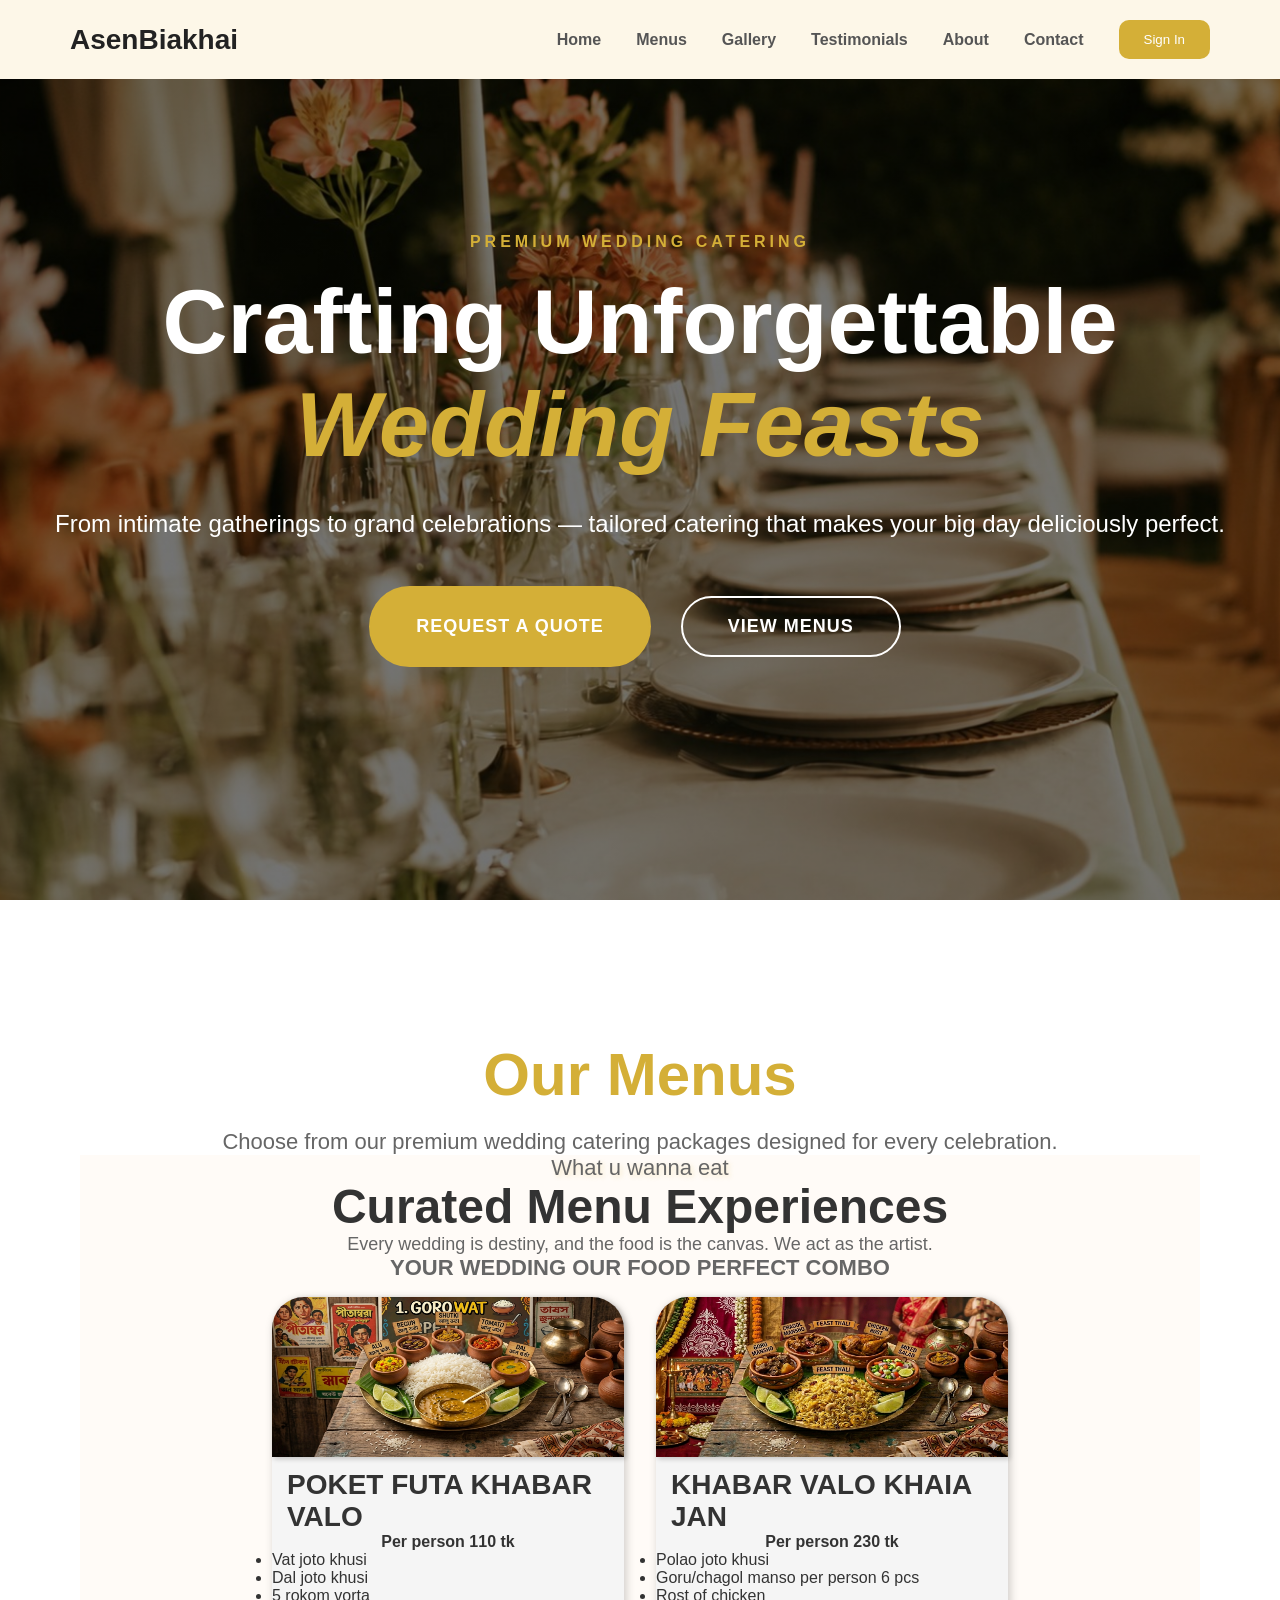
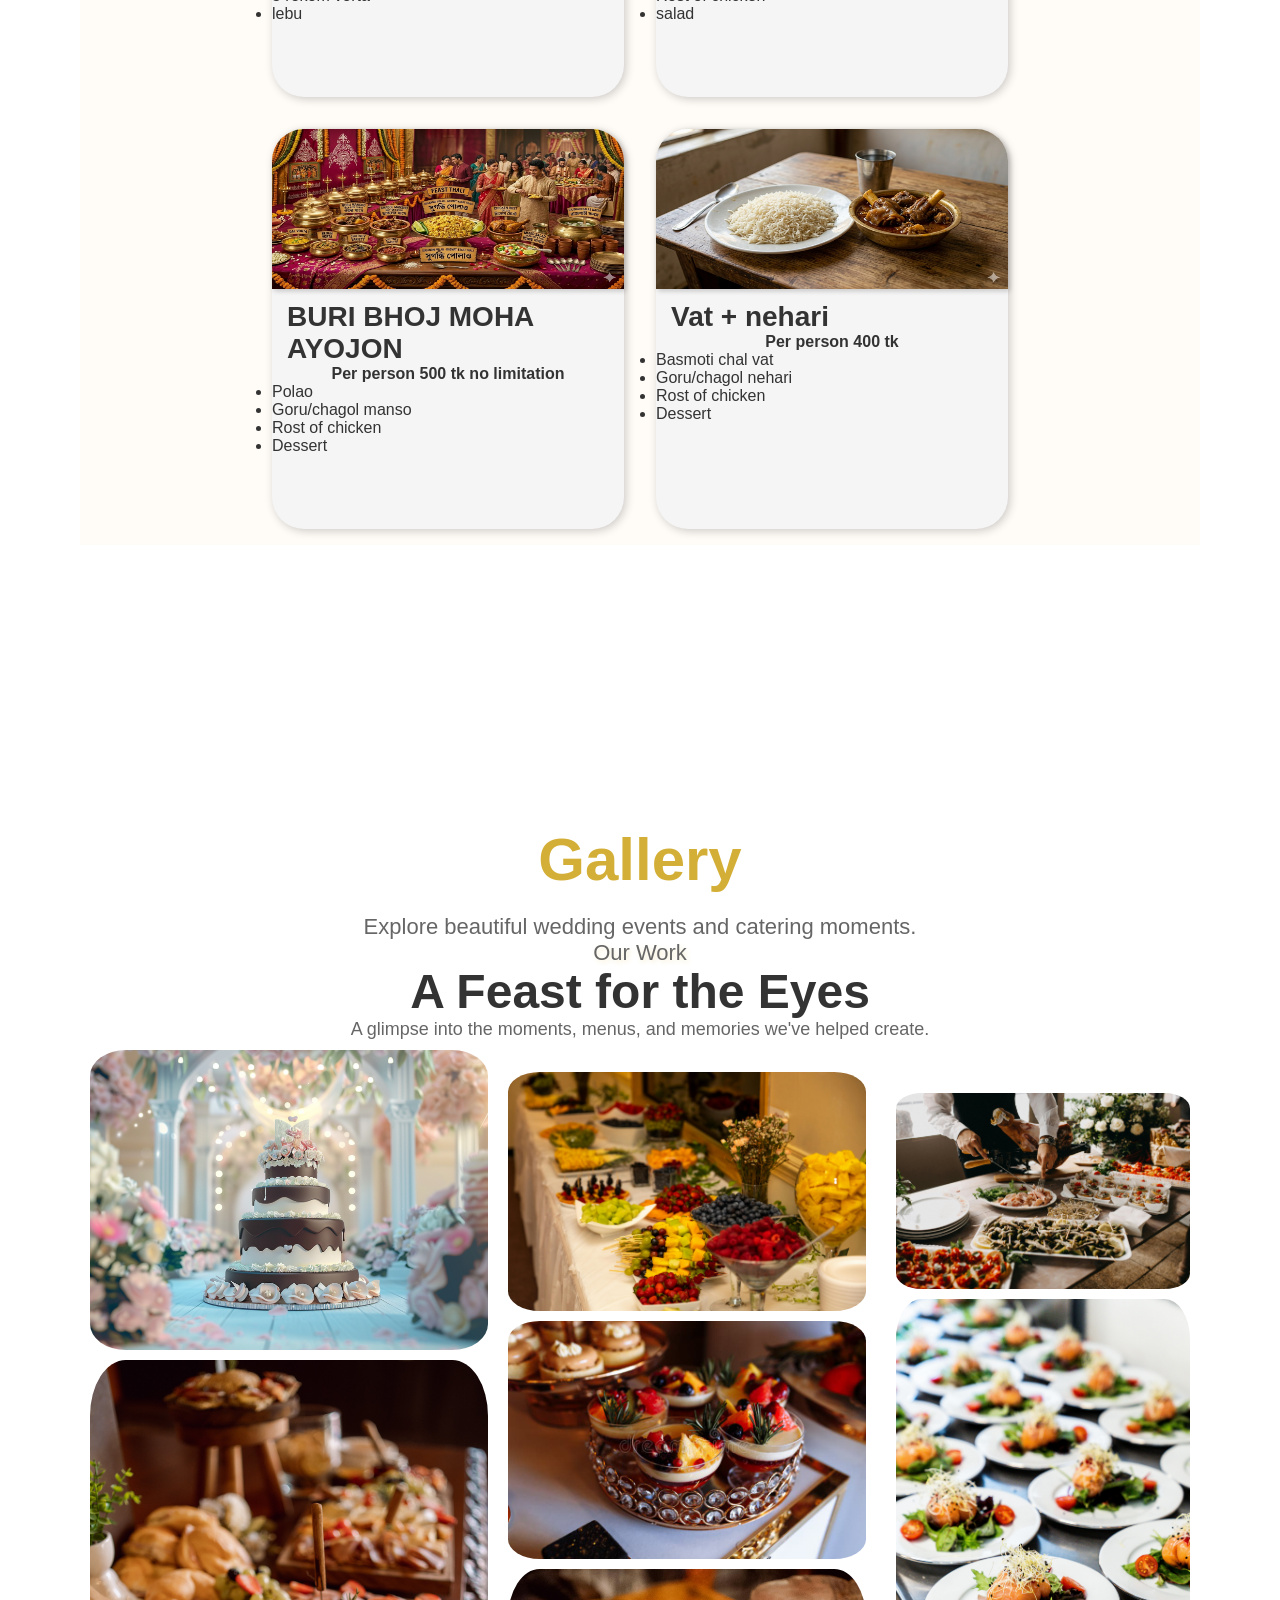
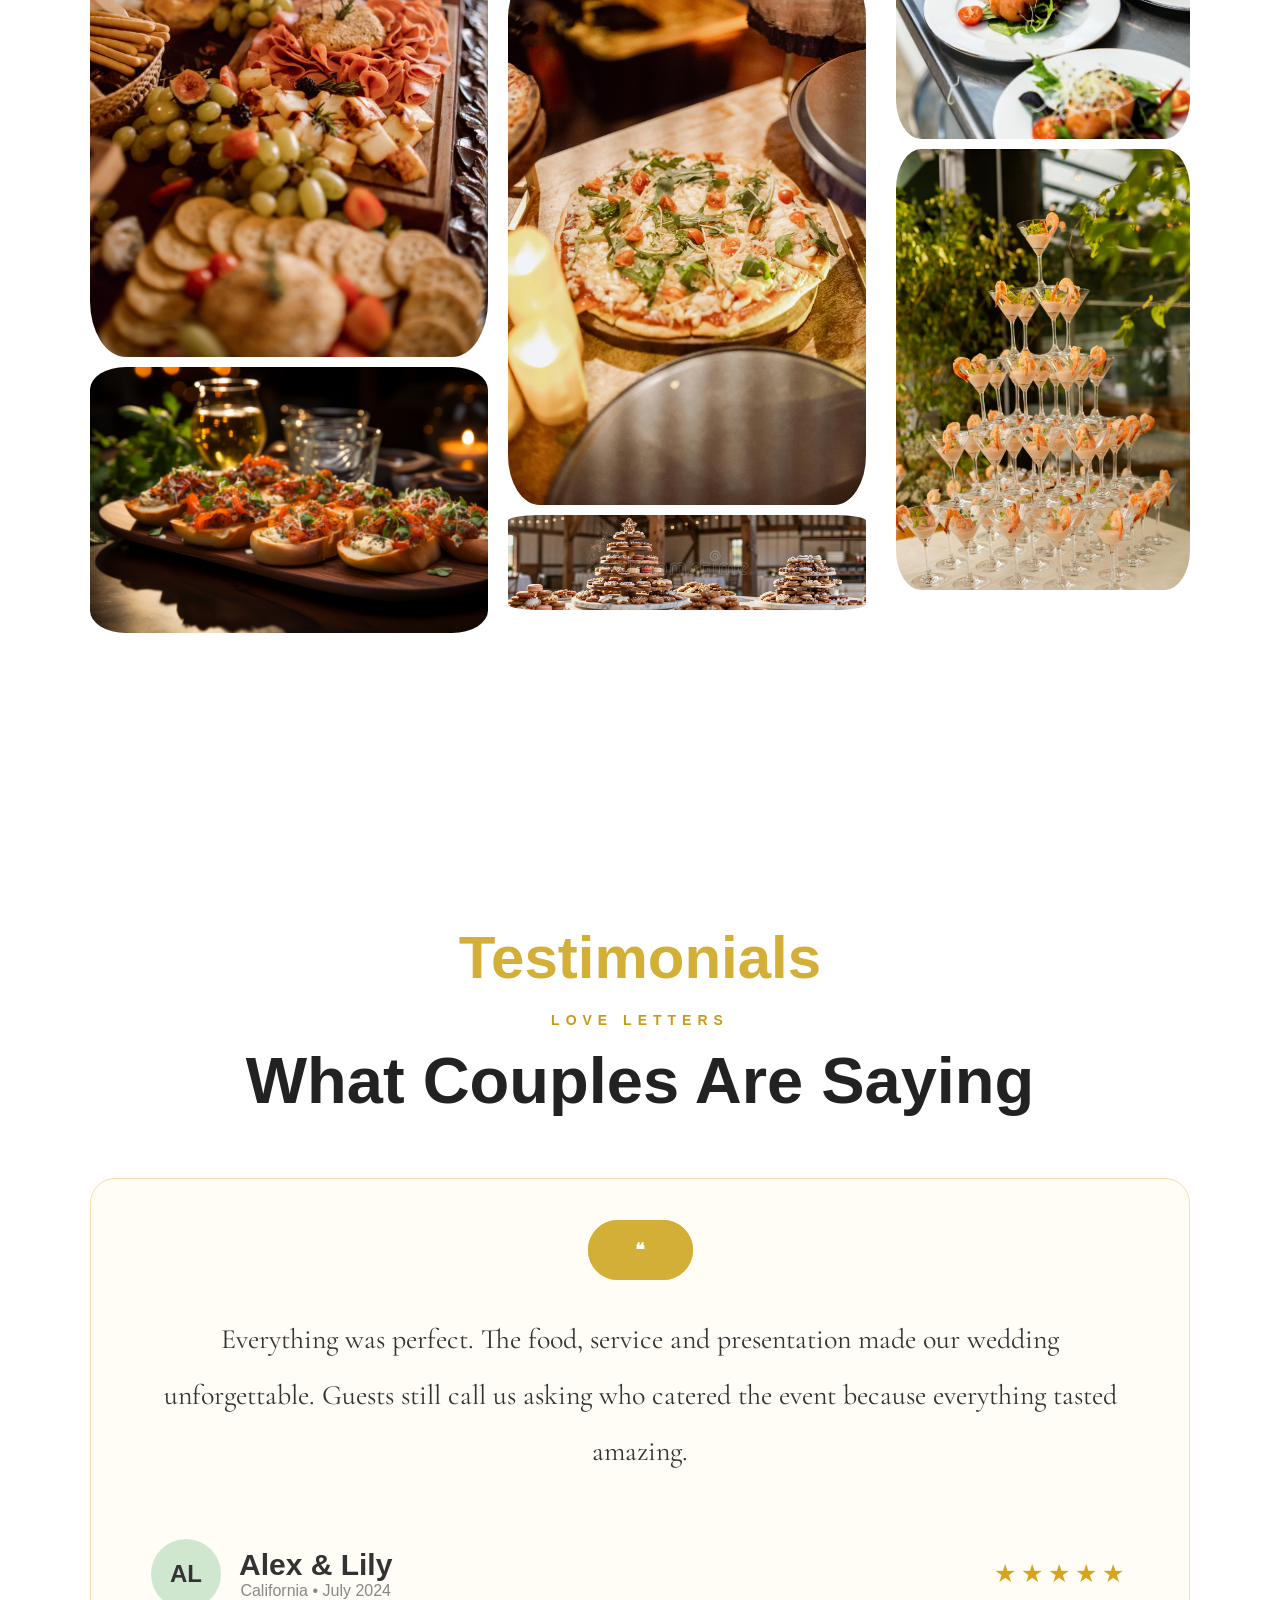
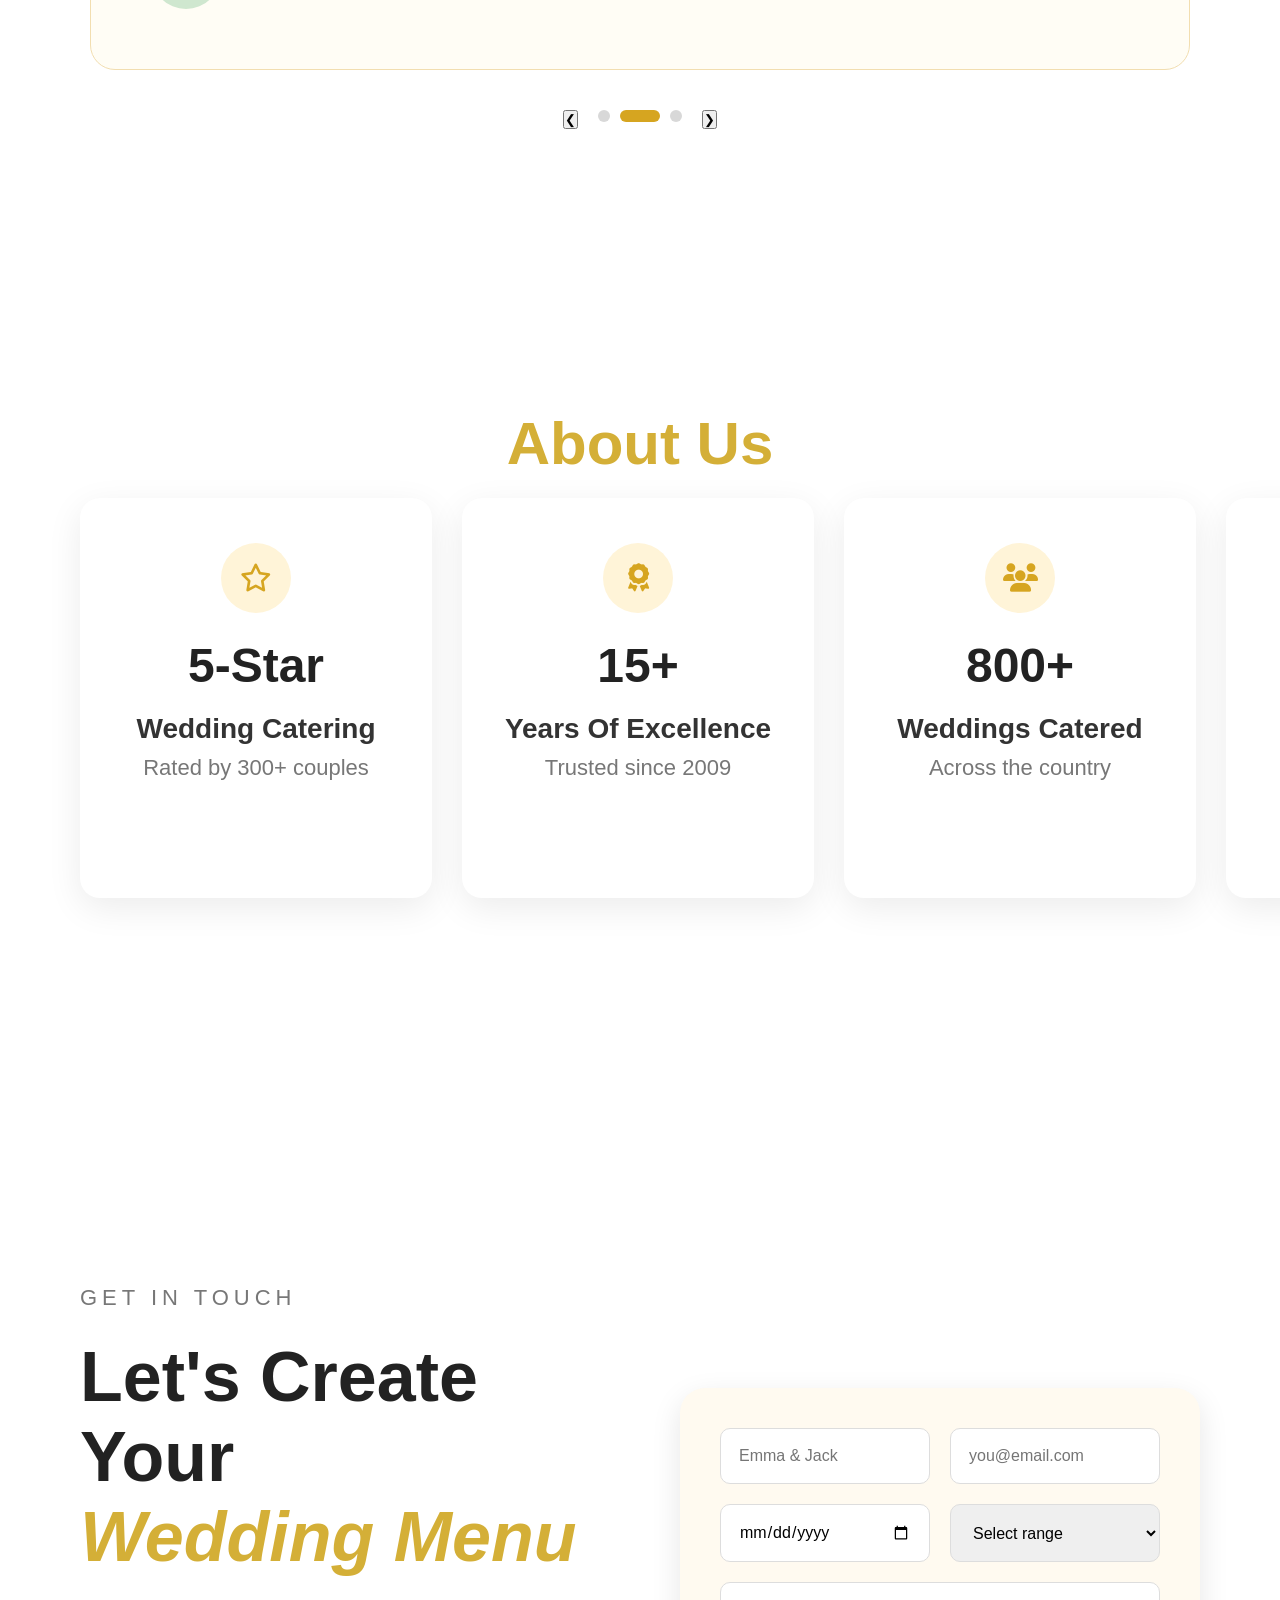
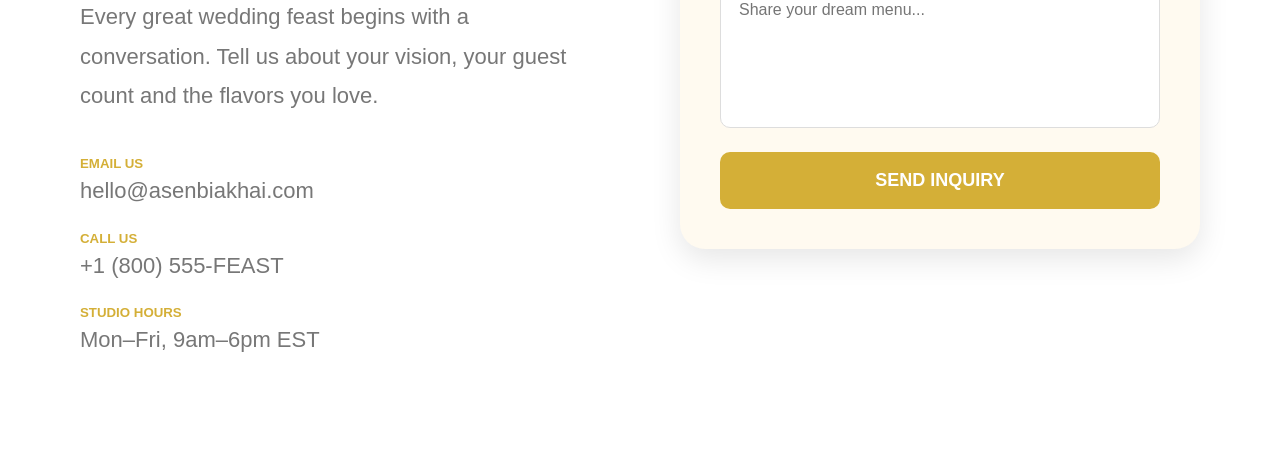
==== commit d39477f8: "limon's part dione forntend done" ====
--- a/index.html
+++ b/index.html
@@ -3,6 +3,12 @@
 <head>
     <meta charset="UTF-8">
     <meta name="viewport" content="width=device-width, initial-scale=1.0">
+    <!-- Font Awesome -->
+    <link rel="stylesheet"
+    href="https://cdnjs.cloudflare.com/ajax/libs/font-awesome/6.5.2/css/all.min.css">
+    <!-- Google Font -->
+    <link href="https://fonts.googleapis.com/css2?family=Cormorant+Garamond:wght@400;500;600;700&family=Poppins:wght@300;400;500;600&display=swap" rel="stylesheet">
+    
     <link rel="stylesheet" href="style.css">
     <title>Asen-Bia-Khai-Catering</title>
 </head>
@@ -189,9 +195,184 @@
 
     <h2>Testimonials</h2>
 
-    <p>
-        Hear what our happy couples say about our service.
-    </p>
+    <div class="heading">
+
+<h4>LOVE LETTERS</h4>
+
+<h1>What Couples Are Saying</h1>
+
+</div>
+
+
+
+<div class="slider">
+
+<div class="slides">
+
+<!-- Slide 1 -->
+
+<div class="slide">
+
+<span class="quote">❝</span>
+
+<p>
+
+From our first tasting to the final dance, the Silver Spoon team
+was extraordinary. They listened to every detail of our vision
+and created a menu that felt beautifully us. Our live pasta
+station became the most talked-about moment of the night!
+
+</p>
+
+<div class="bottom">
+
+<div class="profile">
+
+<div class="avatar">
+
+SM
+
+</div>
+
+<div>
+
+<h3>Sophia & Marcus Laurent</h3>
+
+<span>Rosewood Vineyard • June 2024</span>
+
+</div>
+
+</div>
+
+<div class="stars">
+
+★★★★★
+
+</div>
+
+</div>
+
+</div>
+
+
+
+<!-- Slide 2 -->
+
+<div class="slide">
+
+<span class="quote">❝</span>
+
+<p>
+
+Everything was perfect. The food, service and presentation
+made our wedding unforgettable. Guests still call us asking
+who catered the event because everything tasted amazing.
+
+</p>
+
+<div class="bottom">
+
+<div class="profile">
+
+<div class="avatar">
+
+AL
+
+</div>
+
+<div>
+
+<h3>Alex & Lily</h3>
+
+<span>California • July 2024</span>
+
+</div>
+
+</div>
+
+<div class="stars">
+
+★★★★★
+
+</div>
+
+</div>
+
+</div>
+
+
+
+<!-- Slide 3 -->
+
+<div class="slide">
+
+<span class="quote">❝</span>
+
+<p>
+
+Silver Spoon exceeded every expectation. Every guest
+felt special and the desserts stole the show.
+We couldn't have asked for a better catering team.
+
+</p>
+
+<div class="bottom">
+
+<div class="profile">
+
+<div class="avatar">
+
+JW
+
+</div>
+
+<div>
+
+<h3>James & Wilson</h3>
+
+<span>New York • August 2024</span>
+
+</div>
+
+</div>
+
+<div class="stars">
+
+★★★★★
+
+</div>
+
+</div>
+
+</div>
+
+</div>
+
+
+
+<div class="buttons">
+
+<button id="prev">
+❮
+</button>
+
+<div class="dots">
+
+<span class="dot active"></span>
+
+<span class="dot"></span>
+
+<span class="dot"></span>
+
+</div>
+
+<button id="next">
+❯
+</button>
+
+</div>
+
+</div>
 
 </section>
 <!-- limon -->
@@ -199,9 +380,71 @@
 
     <h2>About Us</h2>
 
-    <p>
-        We create unforgettable dining experiences for weddings.
-    </p>
+    <div class="container">
+
+    <div class="card">
+
+    <div class="icon">
+    <i class="fa-regular fa-star"></i>
+    </div>
+
+<h2>5-Star</h2>
+
+<h3>Wedding Catering</h3>
+
+<p>Rated by 300+ couples</p>
+
+</div>
+
+
+
+<div class="card">
+
+<div class="icon">
+<i class="fa-solid fa-award"></i>
+</div>
+
+<h2>15+</h2>
+
+<h3>Years Of Excellence</h3>
+
+<p>Trusted since 2009</p>
+
+</div>
+
+
+
+<div class="card">
+
+<div class="icon">
+<i class="fa-solid fa-users"></i>
+</div>
+
+<h2>800+</h2>
+
+<h3>Weddings Catered</h3>
+
+<p>Across the country</p>
+
+</div>
+
+
+
+<div class="card">
+
+<div class="icon">
+<i class="fa-solid fa-utensils"></i>
+</div>
+
+<h2>100%</h2>
+
+<h3>Custom Menus</h3>
+
+<p>Tailored for each couple</p>
+
+</div>
+
+</div>
 
 </section>
 <!-- eva -->
@@ -272,5 +515,6 @@
     </div>
 
 </section>
+<script src="script.js"></script>
 </body>
 </html>
--- a/style.css
+++ b/style.css
@@ -1,369 +1,757 @@
-#Menu{
+/* MENU SECTION */
+#Menu {
     display: flex;
     flex-direction: column;
     align-items: center;
-
     background-color: #FFFBF7;
 }
 
-.head-menu{
-  display: flex;
-  flex-direction: column;
-  align-items: center;
+.head-menu {
+    display: flex;
+    flex-direction: column;
+    align-items: center;
 }
 
 .orth {
- color: #e0bb45;
- font-size: 2rem;
-
-text-shadow: 2px 2px 5px #e0bc453f ;
-}
-
-.card{
-  width: 22rem;
-  height: 25rem;
-  border-radius: 2rem;
-  background-color: whitesmoke;
-  box-shadow: 2px 2px 10px ;
-  cursor: pointer;
+    color: #e0bb45;
+    font-size: 2rem;
+    text-shadow: 2px 2px 5px #e0bc453f;
+}
+
+.card {
+    width: 22rem;
+    height: 25rem;
+    border-radius: 2rem;
+    background-color: whitesmoke;
+    box-shadow: 2px 2px 10px rgba(0,0,0,0.2);
+    cursor: pointer;
 }
 
 .dishes:has(.card:hover) .card:not(:hover) {
-  filter: blur(1px);
-  transform: scale(0.92);
-  transition: all 0.5s cubic-bezier(0.25, 0.46, 0.45, 0.94);
+    filter: blur(1px);
+    transform: scale(0.92);
+    transition: all 0.5s cubic-bezier(0.25, 0.46, 0.45, 0.94);
 }
 
 .card:hover {
-  transform: scale(1.08);
-  filter: blur(0);
-  box-shadow: 8px 8px 25px rgba(0, 0, 0, 0.15);
-  z-index: 10;
-  position: relative;
-  transition: all 0.5s cubic-bezier(0.2, 0.9, 0.4, 1.1);
-}
-
-.image{
-  width: 22rem;
-  height: 10rem;
-  border-radius: 2rem 2rem 0px 0px;
-
-  box-shadow:2px 2px 5px ;
-}
-
-.dishes-title{
-  padding: 0px 15px;
-}
-
-.dishes{
-  display: flex;
-  justify-content: center;
-  gap: 2rem;
-  flex-wrap: wrap;
-
-  padding: 1rem;
-}
-
-.people{
-  width: 6.7rem;
-}
-
-.image-class{
-  width: 100%;
-  height: auto;
-  display: block;
-  padding: 5px;
-  transition: transform 0.6s cubic-bezier(0.25, 0.46, 0.45, 0.94);
-  overflow: hidden;
-}
-
-.imgss{
-  display: flex;
-  overflow: hidden;
-  align-items: center;
-}
-
-.collumn{
-  display: flex;
-  flex-direction: column;
-  padding: 5px;
-  overflow: hidden;
-}
-
-.image-class:hover{
-  transform: scale(1.08);
-}
-
-@media only screen and (max-width:770px){
-  .imgss{
+    transform: scale(1.08);
+    filter: blur(0);
+    box-shadow: 8px 8px 25px rgba(0, 0, 0, 0.15);
+    z-index: 10;
+    position: relative;
+    transition: all 0.5s cubic-bezier(0.2, 0.9, 0.4, 1.1);
+}
+
+.image {
+    width: 22rem;
+    height: 10rem;
+    border-radius: 2rem 2rem 0px 0px;
+    box-shadow: 2px 2px 5px rgba(0,0,0,0.2);
+}
+
+.dishes-title {
+    padding: 0px 15px;
+}
+
+.dishes {
+    display: flex;
+    justify-content: center;
+    gap: 2rem;
+    flex-wrap: wrap;
+    padding: 1rem;
+}
+
+.people {
+    width: 6.7rem;
+}
+
+.image-class {
+    width: 100%;
+    height: auto;
+    display: block;
+    padding: 5px;
+    transition: transform 0.6s cubic-bezier(0.25, 0.46, 0.45, 0.94);
+    border-radius: 10%;
+}
+
+.imgss {
+    display: flex;
+    overflow: hidden;
+    align-items: center;
+}
+
+.collumn {
     display: flex;
     flex-direction: column;
+    padding: 5px;
     overflow: hidden;
-  }
-}
-
-
-*{
-    margin:0;
-    padding:0;
-    box-sizing:border-box;
-    font-family:Arial, sans-serif;
-}
-
-html{
-    scroll-behavior:smooth;
-}
-
-body{
-    background:#ffffff;
-    color:#333;
+}
+
+.image-class:hover {
+    transform: scale(1.08);
+}
+
+@media only screen and (max-width: 770px) {
+    .imgss {
+        display: flex;
+        flex-direction: column;
+        overflow: hidden;
+    }
+}
+
+/* RESET */
+* {
+    margin: 0;
+    padding: 0;
+    box-sizing: border-box;
+    font-family: Arial, sans-serif;
+}
+
+html {
+    scroll-behavior: smooth;
+}
+
+body {
+    background: #ffffff;
+    color: #333;
 }
 
 /* HEADER */
-
-header{
-    position:fixed;
-    top:0;
-    left:0;
-    width:100%;
-    background:#fdf7e8;
-    display:flex;
-    justify-content:space-between;
-    align-items:center;
-    padding:20px 70px;
-    z-index:1000;
-}
-
-.logo{
-    font-size:28px;
-    font-weight:bold;
-    color:#222;
-}
-
-nav{
-    display:flex;
-    align-items:center;
-    gap:35px;
-}
-
-nav a{
-    text-decoration:none;
-    color:#555;
-    font-weight:600;
-}
-
-.signin{
-    background:#d4af37;
-    color:white;
-    border:none;
-    padding:12px 25px;
-    border-radius:10px;
-    cursor:pointer;
+header {
+    position: fixed;
+    top: 0;
+    left: 0;
+    width: 100%;
+    background: #fdf7e8;
+    display: flex;
+    justify-content: space-between;
+    align-items: center;
+    padding: 20px 70px;
+    z-index: 1000;
+}
+
+.logo {
+    font-size: 28px;
+    font-weight: bold;
+    color: #222;
+}
+
+nav {
+    display: flex;
+    align-items: center;
+    gap: 35px;
+}
+
+nav a {
+    text-decoration: none;
+    color: #555;
+    font-weight: 600;
+}
+
+.signin {
+    background: #d4af37;
+    color: white;
+    border: none;
+    padding: 12px 25px;
+    border-radius: 10px;
+    cursor: pointer;
 }
 
 /* HERO */
-
-.hero{
-    height:100vh;
-
-    background:
-    linear-gradient(rgba(0,0,0,.55),
-    rgba(0,0,0,.55)),
-    url("src/Images/hero/WhatsApp\ Image\ 2026-06-25\ at\ 11.05.59\ PM.jpeg");
-
-    background-size:cover;
-    background-position:center;
-
-    display:flex;
-    justify-content:center;
-    align-items:center;
-    text-align:center;
-}
-
-.content{
-    width:100%;
-    color:white;
-}
-
-.content h4{
-    color:#d4af37;
-    letter-spacing:4px;
-    margin-bottom:20px;
-}
-
-.content h1{
-    font-size:90px;
-}
-
-.content span{
-    display:block;
-    color:#d4af37;
-    font-style:italic;
-}
-
-.content p{
-    margin-top:25px;
-    font-size:24px;
-    line-height:1.8;
-}
-
-.buttons{
-    margin-top:40px;
-}
-
-.quote,
-.menu-btn{
-    padding:18px 35px;
-    border-radius:10px;
-    font-size:18px;
-    margin:10px;
-}
-
-.quote{
-    background:#d4af37;
-    border:none;
-    color:white;
-}
-
-.menu-btn{
-    background:transparent;
-    border:2px solid white;
-    color:white;
-}
-
-/* NORMAL SECTIONS */
-
-.section{
-    min-height:100vh;
-    padding:140px 80px;
-    text-align:center;
-}
-
-.section h2{
-    font-size:60px;
-    color:#d4af37;
-    margin-bottom:20px;
-}
-
-.section p{
-    font-size:22px;
-    color:#666;
+.hero {
+    height: 100vh;
+    background: 
+        linear-gradient(rgba(0,0,0,.55), rgba(0,0,0,.55)),
+        url("src/Images/hero/WhatsApp\ Image\ 2026-06-25\ at\ 11.05.59\ PM.jpeg");
+    background-size: cover;
+    background-position: center;
+    display: flex;
+    justify-content: center;
+    align-items: center;
+    text-align: center;
+}
+
+.content {
+    width: 100%;
+    color: white;
+}
+
+.content h4 {
+    color: #d4af37;
+    letter-spacing: 4px;
+    margin-bottom: 20px;
+}
+
+.content h1 {
+    font-size: 90px;
+}
+
+.content span {
+    display: block;
+    color: #d4af37;
+    font-style: italic;
+}
+
+.content p {
+    margin-top: 25px;
+    font-size: 24px;
+    line-height: 1.8;
+}
+
+.buttons {
+    margin-top: 40px;
+}
+
+.quote-btn,
+.menu-btn {
+    padding: 18px 35px;
+    border-radius: 10px;
+    font-size: 18px;
+    margin: 10px;
+    cursor: pointer;
+}
+
+.quote-btn {
+    background: #d4af37;
+    border: none;
+    color: white;
+}
+
+.menu-btn {
+    background: transparent;
+    border: 2px solid white;
+    color: white;
+}
+
+/* SECTIONS */
+.section {
+    min-height: 100vh;
+    padding: 140px 80px;
+    text-align: center;
+}
+
+.section h2 {
+    font-size: 60px;
+    color: #d4af37;
+    margin-bottom: 20px;
+}
+
+.section p {
+    font-size: 22px;
+    color: #666;
 }
 
 /* CONTACT */
-
-.contact{
-    min-height:100vh;
-    padding:100px 80px;
-    display:grid;
-    grid-template-columns:1fr 1fr;
-    gap:80px;
-    align-items:center;
-}
-
-.small{
-    color:#d4af37;
-    letter-spacing:5px;
-}
-
-.left h1{
-    font-size:70px;
-    color:#222;
-    margin:20px 0;
-}
-
-.left span{
-    display:block;
-    color:#d4af37;
-    font-style:italic;
-}
-
-.left p{
-    font-size:22px;
-    line-height:1.8;
-    color:#777;
-}
-
-.info{
-    margin-top:40px;
-}
-
-.info h5{
-    color:#d4af37;
-    margin-top:20px;
-}
-
-.right{
-    background:#fffaf0;
-    padding:40px;
-    border-radius:25px;
-    box-shadow:0 10px 30px rgba(0,0,0,.1);
-}
-
-.row{
-    display:flex;
-    gap:20px;
-    margin-bottom:20px;
+.contact {
+    min-height: 100vh;
+    padding: 100px 80px;
+    display: grid;
+    grid-template-columns: 1fr 1fr;
+    gap: 80px;
+    align-items: center;
+}
+
+.small {
+    color: #d4af37;
+    letter-spacing: 5px;
+}
+
+.left h1 {
+    font-size: 70px;
+    color: #222;
+    margin: 20px 0;
+}
+
+.left span {
+    display: block;
+    color: #d4af37;
+    font-style: italic;
+}
+
+.left p {
+    font-size: 22px;
+    line-height: 1.8;
+    color: #777;
+}
+
+.info {
+    margin-top: 40px;
+}
+
+.info h5 {
+    color: #d4af37;
+    margin-top: 20px;
+}
+
+.right {
+    background: #fffaf0;
+    padding: 40px;
+    border-radius: 25px;
+    box-shadow: 0 10px 30px rgba(0,0,0,.1);
+}
+
+.row {
+    display: flex;
+    gap: 20px;
+    margin-bottom: 20px;
 }
 
 .row input,
-.row select{
-    flex:1;
+.row select {
+    flex: 1;
 }
 
 input,
 select,
-textarea{
-    width:100%;
-    padding:18px;
-    border:1px solid #ddd;
-    border-radius:10px;
-    font-size:16px;
-}
-
-textarea{
-    resize:none;
-}
-
-.right button{
-    width:100%;
-    margin-top:20px;
-    padding:18px;
-    border:none;
-    border-radius:10px;
-    background:#d4af37;
-    color:white;
-    font-size:18px;
-    font-weight:bold;
-}
-
-nav :hover{
-  color: #d4af37;
-  text-shadow: 50px solid black;
-}
-
-@media(max-width:900px){
-
-    header{
-        flex-direction:column;
-        gap:15px;
-        padding:20px;
-    }
-
-    nav{
-        flex-wrap:wrap;
-        justify-content:center;
-    }
-
-    .content h1{
-        font-size:50px;
-    }
-
-    .contact{
-        grid-template-columns:1fr;
-    }
-
-    .row{
-        flex-direction:column;
-    }
-}
+textarea {
+    width: 100%;
+    padding: 18px;
+    border: 1px solid #ddd;
+    border-radius: 10px;
+    font-size: 16px;
+}
+
+textarea {
+    resize: none;
+}
+
+.right button {
+    width: 100%;
+    margin-top: 20px;
+    padding: 18px;
+    border: none;
+    border-radius: 10px;
+    background: #d4af37;
+    color: white;
+    font-size: 18px;
+    font-weight: bold;
+}
+
+nav :hover {
+    color: #d4af37;
+    text-shadow: 50px solid black;
+}
+
+@media (max-width: 900px) {
+    header {
+        flex-direction: column;
+        gap: 15px;
+        padding: 20px;
+    }
+
+    nav {
+        flex-wrap: wrap;
+        justify-content: center;
+    }
+
+    .content h1 {
+        font-size: 50px;
+    }
+
+    .contact {
+        grid-template-columns: 1fr;
+    }
+
+    .row {
+        flex-direction: column;
+    }
+}
+
+/* ABOUT */
+.about {
+    padding: 90px 8%;
+    background: linear-gradient(to bottom, #fff, #fff9ed);
+}
+
+.container {
+    display: grid;
+    grid-template-columns: repeat(4, 1fr);
+    gap: 30px;
+}
+
+/* FIXED: Card styling moved to avoid duplicates */
+.container .card {
+    background: #fff;
+    padding: 45px 30px;
+    border-radius: 20px;
+    text-align: center;
+    box-shadow: 0 10px 35px rgba(0,0,0,.08);
+    transition: .4s;
+}
+
+.container .card:hover {
+    transform: translateY(-10px);
+    box-shadow: 0 20px 45px rgba(0,0,0,.15);
+}
+
+.icon {
+    width: 70px;
+    height: 70px;
+    margin: auto;
+    border-radius: 50%;
+    background: #fff4d8;
+    display: flex;
+    justify-content: center;
+    align-items: center;
+    color: #d6a520;
+    font-size: 28px;
+    margin-bottom: 25px;
+}
+
+.card h2 {
+    font-size: 48px;
+    color: #222;
+}
+
+.card h3 {
+    font-size: 28px;
+    margin-top: 8px;
+}
+
+.card p {
+    color: #777;
+    margin-top: 10px;
+}
+
+/* TESTIMONIAL */
+.testimonial {
+    padding: 100px 10%;
+    background: white;
+}
+
+.heading {
+    text-align: center;
+    margin-bottom: 60px;
+}
+
+.heading h4 {
+    letter-spacing: 6px;
+    color: #c89a1d;
+    font-size: 14px;
+    margin-bottom: 15px;
+}
+
+.heading h1 {
+    font-size: 65px;
+    color: #222;
+}
+
+.slider {
+    max-width: 1100px;
+    margin: auto;
+    overflow: hidden; /* FIXED: Moved overflow here */
+}
+
+.slides {
+    display: flex;
+    transition: 0.8s ease;
+}
+
+.slide {
+    flex: 0 0 100%;
+    background: #fffdf5;
+    border: 1px solid #f2deb0;
+    border-radius: 25px;
+    padding: 60px;
+    position: relative;
+}
+
+.quote-icon {
+    position: absolute;
+    top: 30px;
+    left: 35px;
+    font-size: 70px;
+    color: #f0dfb1;
+}
+
+.slide p {
+    margin-top: 50px;
+    line-height: 2;
+    font-size: 28px;
+    font-family: 'Cormorant Garamond', serif;
+    color: #333;
+}
+
+.bottom {
+    margin-top: 60px;
+    display: flex;
+    justify-content: space-between;
+    align-items: center;
+}
+
+.profile {
+    display: flex;
+    align-items: center;
+    gap: 18px;
+}
+
+.avatar {
+    width: 70px;
+    height: 70px;
+    border-radius: 50%;
+    background: #cfe7cf;
+    display: flex;
+    justify-content: center;
+    align-items: center;
+    font-size: 24px;
+    font-weight: 600;
+}
+
+.profile h3 {
+    font-size: 30px;
+}
+
+.profile span {
+    color: #888;
+}
+
+.stars {
+    color: #d6a520;
+    font-size: 25px;
+    letter-spacing: 5px;
+}
+
+.testimonial-buttons {
+    margin-top: 35px;
+    display: flex;
+    justify-content: center;
+    align-items: center;
+    gap: 25px;
+}
+
+.testimonial-buttons button {
+    width: 55px;
+    height: 55px;
+    border-radius: 50%;
+    border: 1px solid #e6c76d;
+    background: white;
+    cursor: pointer;
+    font-size: 22px;
+    transition: .3s;
+}
+
+.testimonial-buttons button:hover {
+    background: #d6a520;
+    color: white;
+}
+
+.dots {
+    display: flex;
+    gap: 10px;
+}
+
+.dot {
+    width: 12px;
+    height: 12px;
+    border-radius: 50%;
+    background: #d8d8d8;
+    transition: 0.3s;
+    cursor: pointer;
+}
+
+.dot.active {
+    width: 40px;
+    border-radius: 30px;
+    background: #d6a520;
+}
+
+@media (max-width: 992px) {
+    .container {
+        grid-template-columns: repeat(2, 1fr);
+    }
+
+    .heading h1 {
+        font-size: 45px;
+    }
+
+    .slide {
+        padding: 40px;
+    }
+
+    .slide p {
+        font-size: 22px;
+    }
+}
+
+@media (max-width: 768px) {
+    .container {
+        grid-template-columns: 1fr;
+    }
+
+    .bottom {
+        flex-direction: column;
+        gap: 20px;
+        align-items: flex-start;
+    }
+
+    .heading h1 {
+        font-size: 35px;
+    }
+
+    .slide p {
+        font-size: 19px;
+    }
+}
+
+/* HERO BUTTONS */
+.buttons {
+    margin-top: 40px;
+    display: flex;
+    gap: 20px;
+    justify-content: center;
+    flex-wrap: wrap;
+}
+
+.quote {
+    padding: 18px 45px;
+    border-radius: 50px;
+    font-size: 18px;
+    font-weight: 600;
+    cursor: pointer;
+    transition: all 0.3s ease;
+    background: #d4af37;
+    border: 2px solid #d4af37;
+    color: white;
+    letter-spacing: 1px;
+    text-transform: uppercase;
+}
+
+.quote:hover {
+    background: #c49a2e;
+    border-color: #c49a2e;
+    transform: translateY(-3px);
+    box-shadow: 0 10px 25px rgba(212, 175, 55, 0.4);
+}
+
+.menu-btn {
+    padding: 18px 45px;
+    border-radius: 50px;
+    font-size: 18px;
+    font-weight: 600;
+    cursor: pointer;
+    transition: all 0.3s ease;
+    background: transparent;
+    border: 2px solid white;
+    color: white;
+    letter-spacing: 1px;
+    text-transform: uppercase;
+}
+
+.menu-btn:hover {
+    background: white;
+    color: #333;
+    transform: translateY(-3px);
+    box-shadow: 0 10px 25px rgba(255, 255, 255, 0.2);
+}
+
+/* Responsive */
+@media (max-width: 768px) {
+    .buttons {
+        flex-direction: column;
+        align-items: center;
+        gap: 15px;
+    }
+    
+    .quote,
+    .menu-btn {
+        padding: 16px 40px;
+        width: 100%;
+        max-width: 280px;
+        font-size: 16px;
+    }
+}
+
+/* TESTIMONIAL NAVIGATION BUTTONS */
+.testimonial-nav {
+    margin-top: 35px;
+    display: flex;
+    justify-content: center;
+    align-items: center;
+    gap: 25px;
+}
+
+.testimonial-nav button {
+    width: 55px;
+    height: 55px;
+    border-radius: 50%;
+    border: 2px solid #e6c76d;
+    background: white;
+    cursor: pointer;
+    font-size: 22px;
+    color: #d4af37;
+    transition: all 0.3s ease;
+    display: flex;
+    align-items: center;
+    justify-content: center;
+}
+
+.testimonial-nav button:hover {
+    background: #d4af37;
+    color: white;
+    transform: scale(1.1);
+    box-shadow: 0 8px 20px rgba(212, 175, 55, 0.3);
+}
+
+.testimonial-nav button:active {
+    transform: scale(0.95);
+}
+
+/* Disabled state */
+.testimonial-nav button:disabled {
+    opacity: 0.4;
+    cursor: not-allowed;
+    transform: none;
+}
+
+.testimonial-nav button:disabled:hover {
+    background: white;
+    color: #d4af37;
+    transform: none;
+    box-shadow: none;
+}
+
+/* Alternative style - Circular with shadow */
+.testimonial-nav-alt button {
+    width: 60px;
+    height: 60px;
+    border-radius: 50%;
+    border: none;
+    background: white;
+    cursor: pointer;
+    font-size: 24px;
+    color: #d4af37;
+    transition: all 0.3s ease;
+    box-shadow: 0 4px 15px rgba(0, 0, 0, 0.08);
+    display: flex;
+    align-items: center;
+    justify-content: center;
+}
+
+.testimonial-nav-alt button:hover {
+    background: #d4af37;
+    color: white;
+    transform: translateY(-3px);
+    box-shadow: 0 8px 25px rgba(212, 175, 55, 0.35);
+}
+
+/* Alternative style - Minimalist */
+.testimonial-nav-minimal button {
+    width: 50px;
+    height: 50px;
+    border-radius: 50%;
+    border: 1px solid #ddd;
+    background: transparent;
+    cursor: pointer;
+    font-size: 20px;
+    color: #666;
+    transition: all 0.3s ease;
+    display: flex;
+    align-items: center;
+    justify-content: center;
+}
+
+.testimonial-nav-minimal button:hover {
+    border-color: #d4af37;
+    color: #d4af37;
+    background: #fff9ed;
+}
